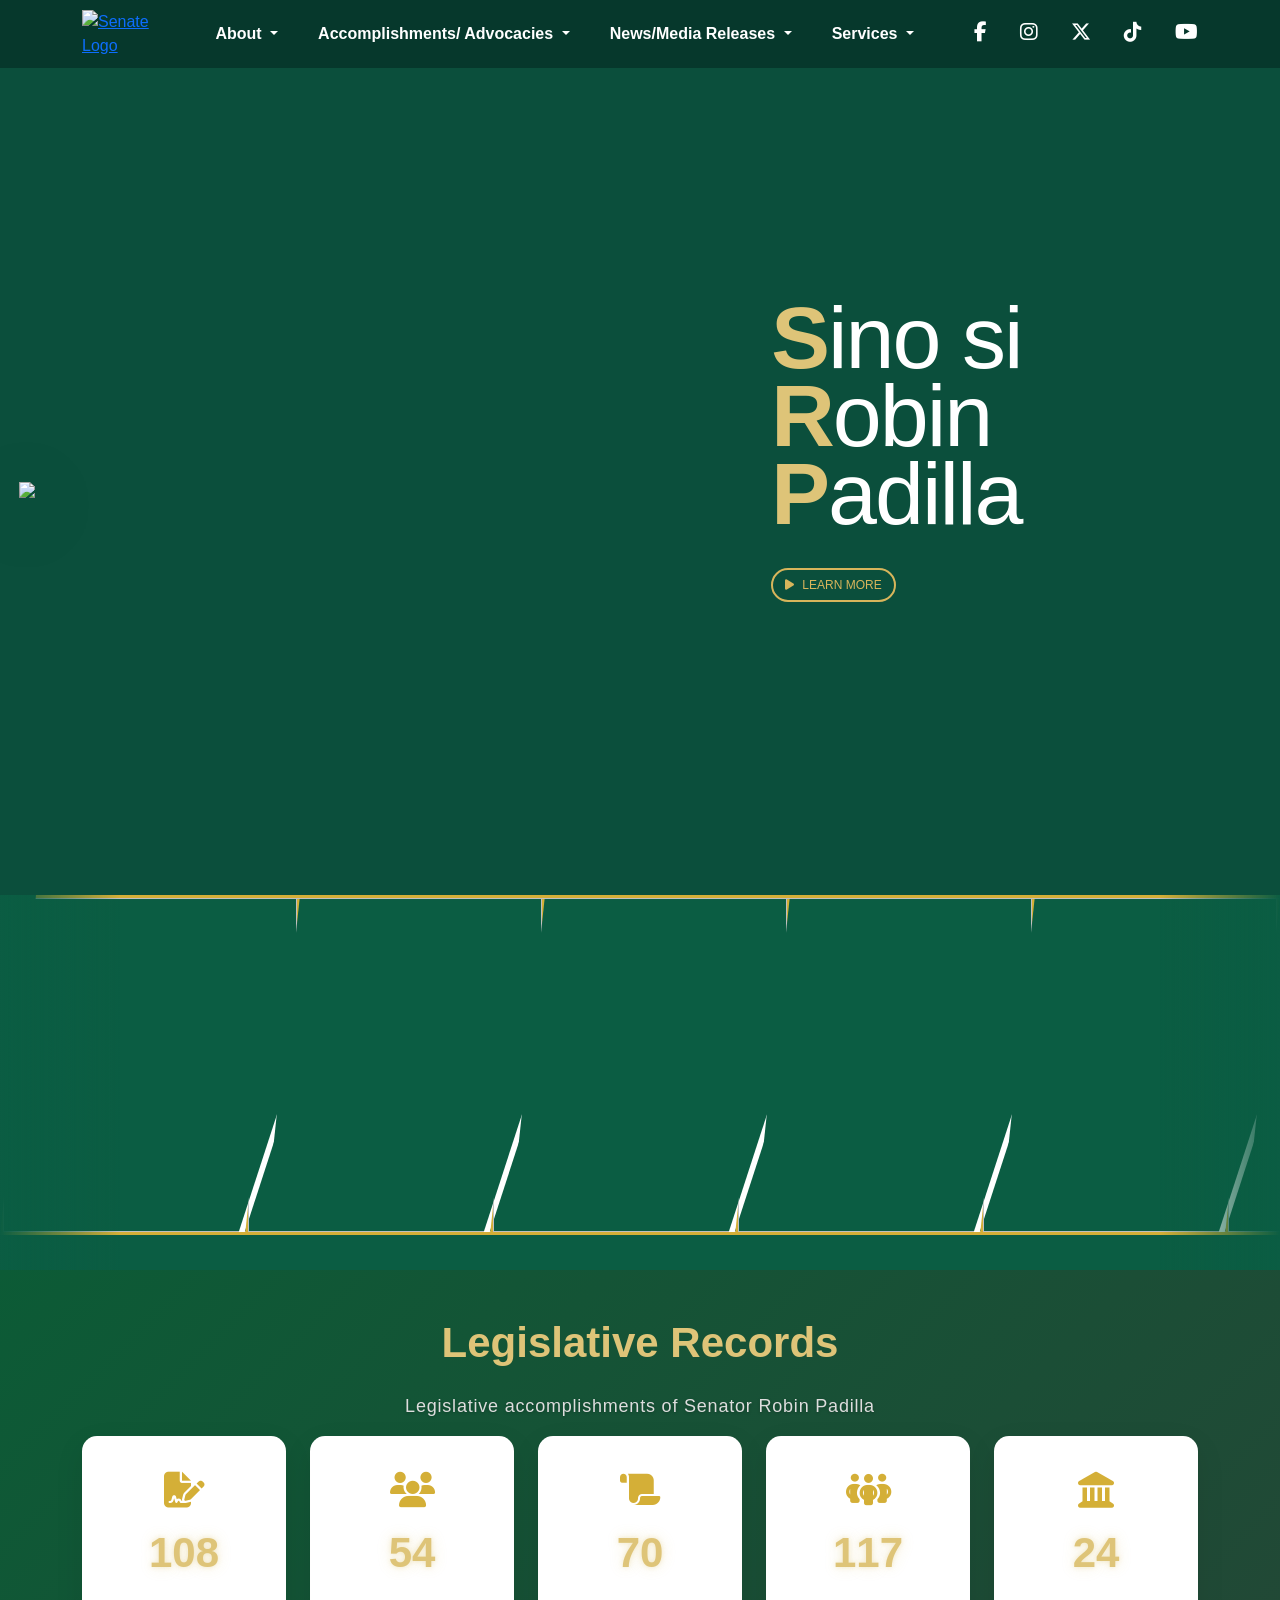
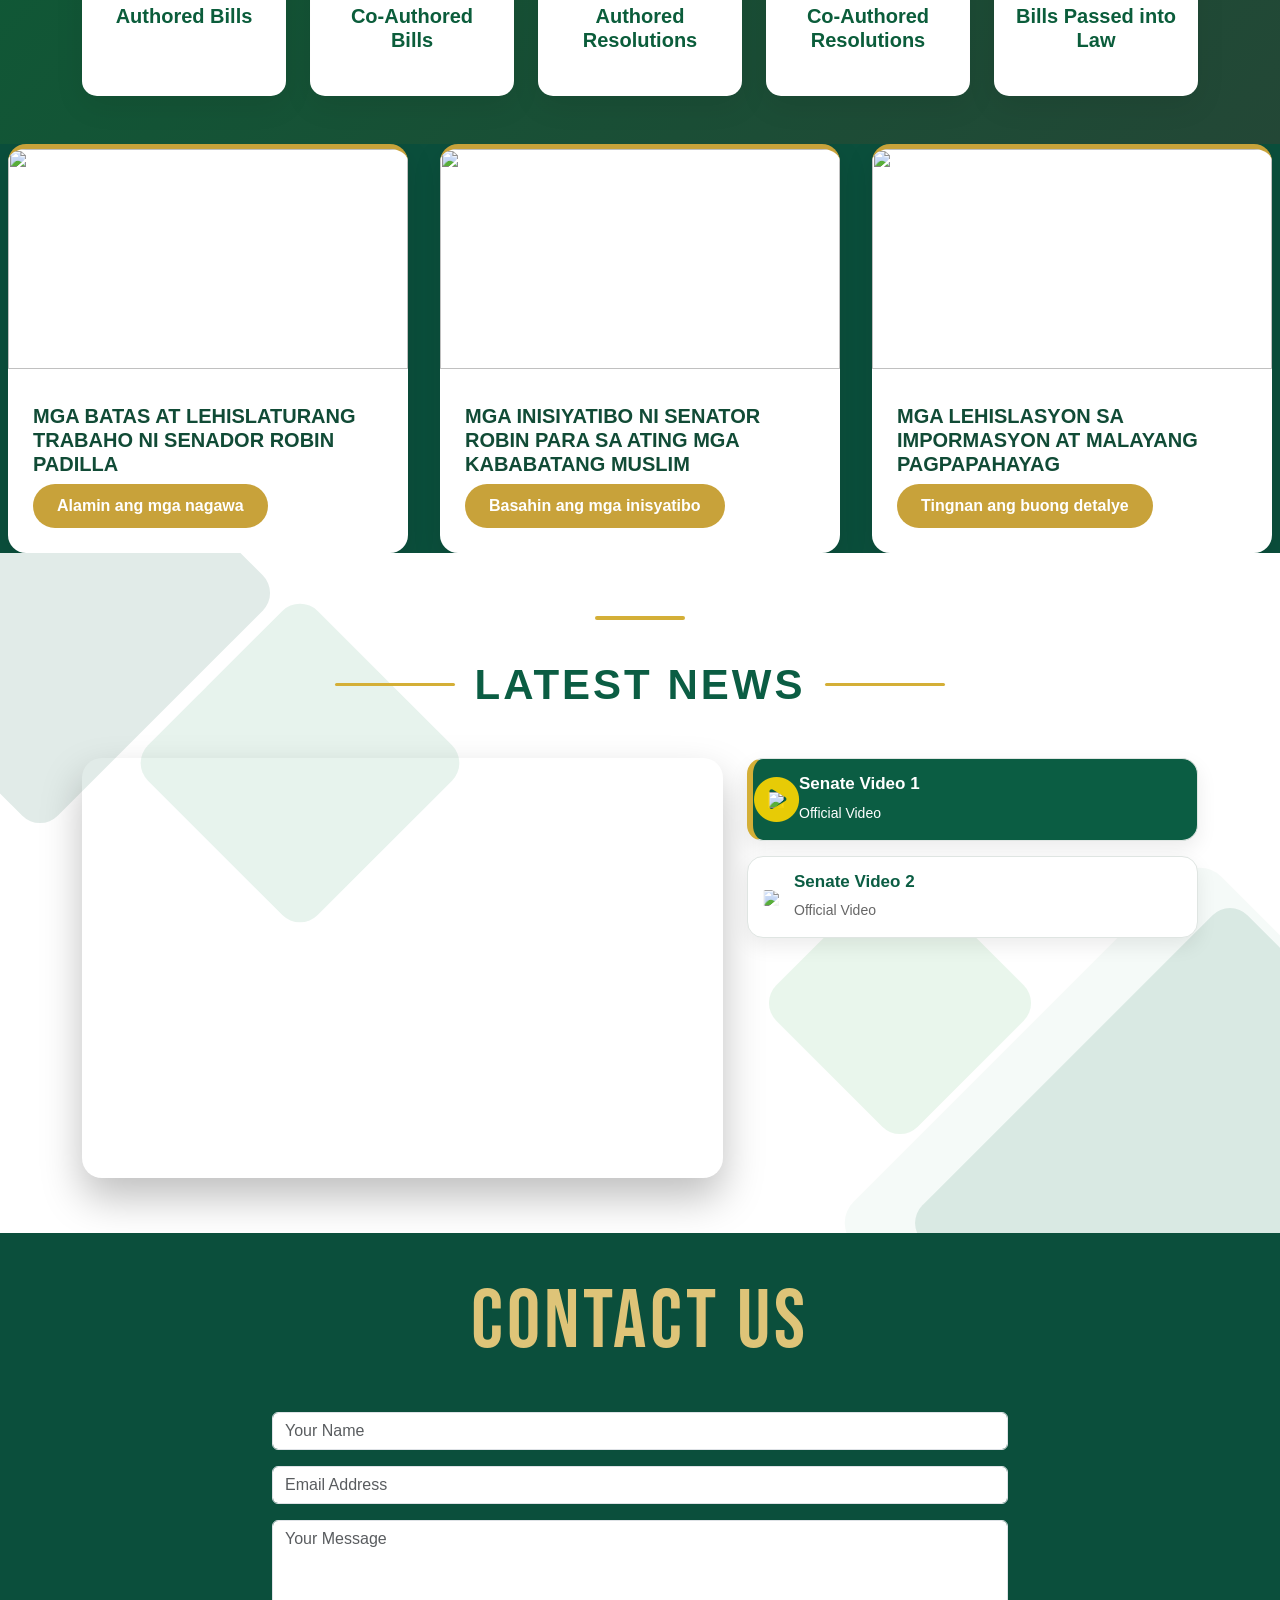
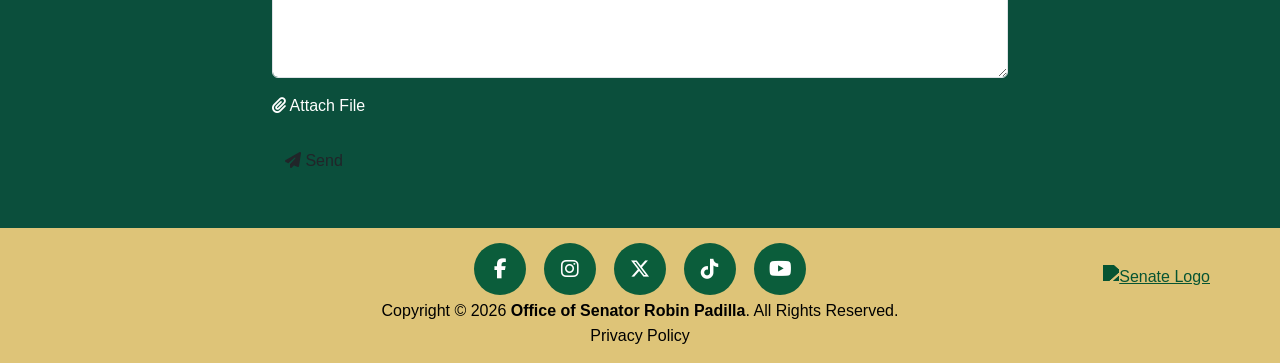
==== index.html @ 2e6483b9 "Add files via upload" ====
<!DOCTYPE html>
<html lang="en">
<head>

<meta charset="UTF-8">
<meta name="viewport" content="width=device-width, initial-scale=1.0">

<title>Office of Senator Robin Padilla</title>
<link rel="stylesheet" href="https://cdnjs.cloudflare.com/ajax/libs/font-awesome/6.6.0/css/all.min.css">
<link href="https://cdn.jsdelivr.net/npm/bootstrap@5.3.3/dist/css/bootstrap.min.css" rel="stylesheet">
<link href="https://fonts.googleapis.com/css2?family=Bebas+Neue&display=swap" rel="stylesheet">
<link rel="stylesheet" href="https://cdnjs.cloudflare.com/ajax/libs/font-awesome/6.6.0/css/all.min.css">

<link href="https://fonts.googleapis.com/css2?family=League+Spartan:wght@400;500;600;700;800&display=swap" rel="stylesheet">

<link rel="stylesheet" href="https://cdn.jsdelivr.net/npm/swiper@11/swiper-bundle.min.css">

<link rel="stylesheet" href="https://unpkg.com/aos@2.3.4/dist/aos.css">

<link rel="stylesheet" href="style.css">

</head>

<script src="https://unpkg.com/aos@2.3.4/dist/aos.js"></script>

<script>


</script>

<body>


<script src="https://cdn.jsdelivr.net/npm/swiper@11/swiper-bundle.min.js"></script>

<script>
const swiper = new Swiper(".videoSwiper", {
    loop: true,
    speed: 800,

    pagination: {
        el: ".video-pagination",
        clickable: true,
    },

    autoplay: { 
        delay: 5000,
        disableOnInteraction: false,
    },
});
</script>
    
<!-- ================= NAVBAR ================= -->

<nav class="navbar navbar-expand-lg navbar-dark fixed-top">

<div class="container">
<!-- Logo sa kanan -->
<a href="index.html" title="Home">
    <img src="images/senate-logo.png" alt="Senate Logo" class="right-logo">
</a>
<a class="navbar-brand" href="index.html">
</a>

<button class="navbar-toggler"
        data-bs-toggle="collapse"
        data-bs-target="#menu">

<span class="navbar-toggler-icon"></span>
<span class="news-badge">
    SENATE OF THE PHILIPPINES
</span>

</button>

<div class="collapse navbar-collapse" id="menu">

<ul class="navbar-nav ms-auto custom-menu">

    <li class="nav-item dropdown">
        <a class="nav-link dropdown-toggle menu-btn"
           href="#"
           role="button"
           data-bs-toggle="dropdown">
            About
        </a>

       <ul class="dropdown-menu custom-dropdown">

    <li>
        <a class="dropdown-item" href="about.html#srp">SRP: Sino si Robin Padilla?</a>
        

    </li>

    <li>
       <a class="dropdown-item" href="about.html#biography">Biography</a>
        </a>
    </li>

    <li>
        <a class="dropdown-item" href="about.html#vision">Core Belief & Vision</a>
        </a>
    </li>

    <li>
        <a class="dropdown-item" href="about.html#committee">Committee Memberships</a>
        </a>
    </li>

    <li>
        <a class="dropdown-item" href="about.html#awards">Awards</a>
        </a>
    </li>

    <li>
        <a class="dropdown-item" href="about.html#timeline">Career Timeline</a>
        </a>
    </li>

</ul>
    </li>

   <li class="nav-item dropdown">
    <a class="nav-link dropdown-toggle menu-btn"
       href="#"
       role="button"
       data-bs-toggle="dropdown"
       aria-expanded="false">
        Accomplishments/
        Advocacies
    </a>

<ul class="dropdown-menu">

<li>
<a class="dropdown-item" href="accomplishments.html#authored">Authored Bills</a>
</a>
</li>

<li>
<a class="dropdown-item" href="accomplishments.html#coauthored">Co-Authored Bills</a>
</a>
</li>

<li>
<a class="dropdown-item" href="accomplishments.html#laws">Bills Passed into Law</a>
</li>

<li>
<a class="dropdown-item" href="accomplishments.html#reports">Committee Reports</a>
</li>

<li>
<a class="dropdown-item" href="accomplishments.html#advocacies">Sectoral Advocacies</a>
</li>

</ul>
</li>

   <li class="nav-item dropdown">
    <a class="nav-link dropdown-toggle menu-btn"
       href="#"
       role="button"
       data-bs-toggle="dropdown"
       aria-expanded="false">
        News/Media Releases
    </a>

    <ul class="dropdown-menu">

        <li>
          <a class="dropdown-item" href="news.html#news">News</a>
        </li>

        <li>
          <a class="dropdown-item" href="news.html#press">Media Releases</a>
        </li>

        <li>
         <a class="dropdown-item" href="news.html#speeches">Speeches</a>
        </li>

        <li>
         <a class="dropdown-item" href="news.html#videos">Videos</a>
        </li>

        <li>
          <a class="dropdown-item" href="news.html#gallery">Photo Gallery</a>
        </li>

    </ul>
</li>

    <li class="nav-item dropdown">
        <a class="nav-link dropdown-toggle menu-btn"
           href="#"
           role="button"
           data-bs-toggle="dropdown">
            Services
        </a>

        <ul class="dropdown-menu">
            
             <li><a class="dropdown-item" href="services.html#medical">Medical Assistance</a></li>
            <li><a class="dropdown-item" href="services.html#education">Educational Assistance</a></li>
            <li><a class="dropdown-item" href="services.html#faq">Frequently Asked Questions</a></li>
            <li><a class="dropdown-item" href="services.html#forms">Downloadable Forms</a>
            </li>
        </ul>
    </li>

</ul>


<div class="social">

<a href="https://www.facebook.com/OfficeOfSenatorRobinPadilla" target="_blank">
    <i class="fab fa-facebook-f"></i>
</a>

<a href="https://www.instagram.com/your_username/" target="_blank">
    <i class="fab fa-instagram"></i>
</a>
<a href="https://x.com/" target="_blank">
    <i class="fab fa-x-twitter"></i>
</a>
<a href="https://www.tiktok.com/@senatorrobinpadilla" target="_blank">
    <i class="fab fa-tiktok"></i>
</a>

<a href="https://www.youtube.com/@OfficialSenatorRobinPadilla" target="_blank">
    <i class="fab fa-youtube"></i>
</a>

</a>

</div>

</div>

</div>
    
</div>

</nav>

<!-- ================= HERO ================= -->

<section class="hero">
<div class="hero-banner">
    <img src="images/robinlogo2.png" class="hero-img img-fluid">
</div>
<div class="container">

<div class="row align-items-center">

<div class="col-lg-6">

<div class="hero-image">

</div>

<div class="col-lg-6">
    </div>

</div>

<div class="hero-text">

<h1 class="hero-title">
    <span class="word sino"><span class="gold">S</span>ino&nbsp;si</span><br>

    <span class="word robin"><span class="gold">R</span>obin</span><br>

    <span class="word padilla"><span class="gold">P</span>adilla</span>
</h1>

<p>

</p>

<a class="learn-btn"
   data-bs-toggle="offcanvas"
   data-bs-target="#bioOffcanvas">
    <i class="fa-solid fa-play"></i>
    LEARN MORE
</a>

</div>


</section>

<div class="slider-container">

    <div class="slider-track">

        <div class="panel"><img src="images/bin1.jpg"></div>
        <div class="panel"><img src="images/bin2.jpg"></div>
        <div class="panel"><img src="images/bin3.jpg"></div>
        <div class="panel"><img src="images/TR1.jpg"></div>
        <div class="panel"><img src="images/bin4.jpg"></div>
        <div class="panel"><img src="images/bin5.jpg"></div>
        <div class="panel"><img src="images/bin6.jpg"></div>
        <div class="panel"><img src="images/bin7.jpg"></div>

        <!-- Duplicate -->
        <div class="panel"><img src="images/bin1.jpg"></div>
        <div class="panel"><img src="images/bin2.jpg"></div>
        <div class="panel"><img src="images/bin3.jpg"></div>
        <div class="panel"><img src="images/TR1.jpg"></div>
        <div class="panel"><img src="images/bin4.jpg"></div>
        <div class="panel"><img src="images/bin5.jpg"></div>
        <div class="panel"><img src="images/bin6.jpg"></div>
        <div class="panel"><img src="images/bin7.jpg"></div>

    </div>

</div>
<section class="records-section py-5">

    <div class="container">

        <!-- Title -->
        <div class="text-center mb-2">
            <h2 class="records-title">Legislative Records</h2>
            <p class="records-subtitle">
    Legislative accomplishments of Senator Robin Padilla
</p>
        </div>

        <!-- Counters -->
        <div class="row g-4 text-center">   

<div class="col">
    <div class="record-card"
         data-bs-toggle="modal"
         data-bs-target="#authoredBillsModal">
        <div class="record-icon">
            <i class="fas fa-file-signature"></i>
        </div>
        <h2 class="counter" data-target="130">0</h2>
        <h5>Authored Bills</h5>
    </div>
</div>

<div class="col">
    <div class="record-card">
        <div class="record-icon">
            <i class="fas fa-users"></i>
        </div>
        <h2 class="counter" data-target="65">0</h2>
        <h5>Co-Authored Bills</h5>
    </div>
</div>

<div class="col">
    <div class="record-card">
        <div class="record-icon">
            <i class="fas fa-scroll"></i>
        </div>
        <h2 class="counter" data-target="84">0</h2>
        <h5>Authored Resolutions</h5>
    </div>
</div>

<div class="col">
    <div class="record-card">
        <div class="record-icon">
            <i class="fas fa-people-group"></i>
        </div>
        <h2 class="counter" data-target="140">0</h2>
        <h5>Co-Authored Resolutions</h5>
    </div>
</div>

<div class="col">
    <div class="record-card">
<i class="fas fa-landmark"></i>
<h2 class="counter" data-target="29">0</h2>
<h5>Bills Passed into Law</h5>
</div>
</div>

</div>


</section>  

        <div class="row g-3 justify-content-center">

            <div class="col-lg-4 col-md-6 col-12">
                <div class="news-card">
                    <img src="images/TR.jpg" alt="">
                    <div class="news-content">
                        <h4>MGA BATAS AT LEHISLATURANG TRABAHO
NI SENADOR ROBIN PADILLA</h4>
                        
                        <a href="news1.html" class="btn btn-success">
 Alamin ang mga nagawa</a>
                    </div>
                </div>
            </div>
            <div class="col-lg-4 col-md-6 col-12">
                <div class="news-card">
                    <img src="images/TR1.jpg" alt="">
                    <div class="news-content">
                        <h4>MGA INISIYATIBO NI SENATOR ROBIN PARA
SA ATING MGA KABABATANG MUSLIM</h4>
                
                        <a href="news1.html" class="btn btn-success">
    Basahin ang mga inisyatibo
</a>
                    </div>
                </div>
            </div>

            <div class="col-lg-4 col-md-6 mx-auto">
                <div class="news-card">
                    <img src="images/TR3.jpg" alt="">
                    <div class="news-content">
                        <h4>MGA LEHISLASYON SA IMPORMASYON 
AT MALAYANG PAGPAPAHAYAG</h4>
                       
                        <a href="news1.html" class="btn btn-success">
                            Tingnan ang buong detalye</a>
                    </div>
                </div>
            </div>

        </div>

    </div>

</section>
<section class="latest-videos py-5">
<div class="bg-diamond diamond1"></div>
<div class="bg-diamond diamond2"></div>
<div class="bg-diamond diamond3"></div>
<div class="bg-diamond diamond4"></div>
<div class="container">

<h2 class="section-title">

</h2>

<p class="section-subtitle">

</p>

<div class="row">
<div class="section-heading text-center mb-5">

    <span class="heading-line"></span>

    <h2 class="heading-title">LATEST NEWS</h2>

    <span class="heading-line"></span>

</div>
    <!-- MAIN VIDEO -->
    <div class="col-lg-7">

        <div class="main-video">

            <iframe id="mainVideo"

            src="https://www.youtube.com/embed/zJOGQoWnppk"

            allowfullscreen></iframe>

        </div>

    </div>

    <!-- PLAYLIST -->
    <div class="col-lg-5">

       <!-- Video 1 -->
<div class="playlist-item active" data-video="BLpm2_36I8U">

    <div class="thumb">
        <img src="https://img.youtube.com/vi/BLpm2_36I8U/mqdefault.jpg">
        <i class="fa-solid fa-circle-play"></i>
    </div>

    <div>
        <h6>Senate Video 1</h6>
        <small>Official Video</small>
    </div>

</div>

<!-- Video 2 -->
<div class="playlist-item" data-video="J9k0DeGr4m0">

    <div class="thumb">
        <img src="https://img.youtube.com/vi/J9k0DeGr4m0/mqdefault.jpg">
        <i class="fa-solid fa-circle-play"></i>
    </div>

    <div>
        <h6>Senate Video 2</h6>
        <small>Official Video</small>
    </div>

</div>
</div>

</section>
<section class="contact-section py-5">

    <div class="container">

        <!-- Section Title -->
        <div class="text-center mb-5">

            <h1 class="contact-title">CONTACT US</h1>

        

        </div>

        <!-- Contact Form -->
        <div class="row justify-content-center">

            <div class="col-lg-8">

                <div class="contact-card">

                    <input
                        type="text"
                        class="form-control mb-3"
                        placeholder="Your Name">

                    <input
                        type="email"
                        class="form-control mb-3"
                        placeholder="Email Address">

                    <textarea
                        class="form-control mb-3"
                        rows="6"
                        placeholder="Your Message"></textarea>

                    <div class="mb-4">

                        <label for="attachment" class="attach-btn">

                            <i class="fa-solid fa-paperclip"></i>

                            Attach File

                        </label>

                        <input
                            type="file"
                            id="attachment"
                            class="d-none"
                            accept=".pdf,.doc,.docx,.jpg,.jpeg,.png">

                    </div>

                    <button class="btn send-btn">
    <i class="fa-solid fa-paper-plane"></i>
    Send
</button>

                </div>

            </div>

        </div>

    </div>

</section>




</div>

</div>

</section>

<!-- ================= FOOTER ================= -->
<footer class="footer">

    <div class="container footer-wrapper">

        <div></div>

        <!-- Social Icons -->
        <div class="footer-socials">

            <a href="https://www.facebook.com/SenRobinhoodPadilla" class="footer-social" target="_blank">
                <i class="fab fa-facebook-f"></i>
            </a>

           <a href="https://www.instagram.com/" class="footer-social" target="_blank">
                <i class="fab fa-instagram"></i>

            <a href="https://x.com/" class="footer-social" target="_blank">
                <i class="fab fa-x-twitter"></i>
            </a>

           <a href="https://www.tiktok.com/" class="footer-social" target="_blank">
                <i class="fab fa-tiktok"></i>
            </a>

            <a href="https://www.youtube.com/" class="footer-social" target="_blank">
                <i class="fab fa-youtube"></i>
            </a>

        </div>

  <!-- Senate Logo -->
        <a href="index.html" class="footer-logo">
            <img src="images/senate-logo.png" alt="Senate Logo">
        </a>

    </div>
<div class="footer-bottom">

    <p>
        Copyright © 2026 <strong>Office of Senator Robin Padilla</strong>.
        All Rights Reserved.
    </p>

    <a href="privacy-policy.html">Privacy Policy</a>

</div>
</footer>
<script src="https://cdn.jsdelivr.net/npm/bootstrap@5.3.3/dist/js/bootstrap.bundle.min.js"></script>

<script>
document.addEventListener("DOMContentLoaded", function(){

    const backToTop = document.getElementById("backToTop");

    if(!backToTop) return;

    window.addEventListener("scroll", function(){

        if(window.scrollY > 300){
            backToTop.style.display = "flex";
        }else{
            backToTop.style.display = "none";
        }

    });

    backToTop.addEventListener("click", function(){

        window.scrollTo({
            top:0,
            behavior:"smooth"
        });

    });

});
const videoSwiper = new Swiper(".videoSwiper", {

    loop: true,

    allowTouchMove: false, // <-- idagdag ito

    navigation: {
        nextEl: ".swiper-button-next",
        prevEl: ".swiper-button-prev",
    },

    pagination: {
        el: ".swiper-pagination",
        clickable: true,
    }

});
const mainVideo=document.getElementById("mainVideo");

const items=document.querySelectorAll(".playlist-item");

items.forEach(item=>{

item.addEventListener("click",()=>{

items.forEach(i=>i.classList.remove("active"));

item.classList.add("active");

const id=item.dataset.video;

mainVideo.src="https://www.youtube.com/embed/"+id;

});

});
document.addEventListener("DOMContentLoaded", () => {

    const counters = document.querySelectorAll(".counter");

    const speed = 2000;

    const observer = new IntersectionObserver((entries) => {

        entries.forEach(entry => {

            if (!entry.isIntersecting) return;

            const counter = entry.target;
            const target = +counter.dataset.target;

            let start = 0;
            const startTime = performance.now();

            function animate(currentTime){

                const progress = Math.min((currentTime - startTime) / speed, 1);

                // Ease Out Animation
                const ease = 1 - Math.pow(1 - progress, 4);

                const value = Math.floor(ease * target);

                counter.textContent = value.toLocaleString();

                if(progress < 1){
                    requestAnimationFrame(animate);
                }else{
                    counter.textContent = target.toLocaleString();
                }

            }

            requestAnimationFrame(animate);

            observer.unobserve(counter);

        });

    },{threshold:.5});

    counters.forEach(counter=>observer.observe(counter));

});

const backToTop = document.getElementById("backToTop");

window.onscroll = function(){

    if(document.documentElement.scrollTop > 300){
        backToTop.style.display = "block";
    }else{
        backToTop.style.display = "none";
    }

};

backToTop.onclick = function(){

    window.scrollTo({
        top:0,
        behavior:"smooth"
    });

};
</script>

<button id="backToTop" aria-label="Back to Top">
    <i class="fas fa-arrow-up"></i>
</button>
<script src="https://cdn.jsdelivr.net/npm/bootstrap@5.3.3/dist/js/bootstrap.bundle.min.js"></script>
</body>
</html>
---- style.css ----
/* ===============================
    GLOBAL
    =================================*/

    *{
        margin:0;
        padding:0;
        box-sizing:border-box;
        font-family:'Poppins',sans-serif;
    }

    html{
        scroll-behavior:smooth;
    }

    body{
        background:#0b4f3c;
        color:#fff;
    }

    /* ===============================
    NAVBAR
    =================================*/

    .navbar{
        background:#06382c;
        padding:10px 0;
    }

    .logo{
        color:#d8b55b !important;
        font-size:32px;
        font-weight:800;
    }

    .nav-link{
        color:#fff !important;
        font-weight:500;
        margin:0 12px;
    }

    .nav-link:hover{
        color:#d8b55b !important;
    }

    /* Dropdown Animation */
    .dropdown-menu{
        display:block;
        opacity:0;
        visibility:hidden;
        transform:translateY(20px);
        transition:all .35s ease;
        margin-top:12px;
        border:none;
        min-width:260px;
        background:#fff;
        border-radius:15px;
        box-shadow:0 15px 40px rgba(0,0,0,.15);
    }

    /* Show Dropdown */
    .dropdown:hover>.dropdown-menu,
    .dropdown-menu.show{
        opacity:1;
        visibility:visible;
        transform:translateY(0);
    }

    /* Dropdown Items */
    .dropdown-item{
        position:relative;
        overflow:hidden;
    }

    .dropdown-item::before{
        content:"";
        position:absolute;
        left:0;
        top:0;
        width:4px;
        height:100%;
        background:#d8b55b;
        transform:scaleY(0);
        transition:.3s;
    }

    .dropdown-item:hover::before{
        transform:scaleY(1);
    }

    /* Remove Bootstrap Arrow Animation */
    .dropdown-toggle::after{
        transition:.3s;
    }

    /* Rotate Arrow */
    .dropdown.show .dropdown-toggle::after,
    .dropdown:hover .dropdown-toggle::after{
        transform:rotate(180deg);
    }

    /* Navbar Button */
    .menu-btn{
        position:relative;
        font-weight:600;
        transition:.3s;
    }

    .menu-btn::after{
        transition:.3s;
    }

    .menu-btn:hover{
        color:#0d6efd;
    }

    .social{
        margin-left:25px;
    }

    .social i{
        color:white;
        margin-left:15px;
        font-size:20px;
        cursor:pointer;
    }

    .social i:hover{
        color:#d8b55b;
    }

    /* ===============================
    HERO
    =================================*/

    .hero{
        min-height:100vh;
        display:flex;
        align-items:center;
        position:relative;
        overflow:hidden;

        background:#0b4f3c;
    }

    .hero::before{
        content:"";
        position:absolute;
        inset:0;

        background:url("images/TR1.jpg") center center no-repeat;
        background-size:cover;

        opacity:.12;   /* 0.05 - 0.20 depende sa gusto mo */
        z-index:0;
    }

    .hero > *{
        position:relative;
        z-index:1;
    }

    .hero-img{
        animation: heroZoom 2s ease;
        transition:0.5s;
    }

    .hero-img:hover{
        transform:scale(1.03);
    }

    @keyframes heroZoom{
        from{
            opacity:0;
            transform:scale(1.12);
        }
        to{
            opacity:1;
            transform:scale(1);
        }
    }

    .hero-text h1{
        font-size: 88px;      /* dating 90px */
        font-weight: 500;     /* manipis */
        line-height: 78px;
        margin-bottom: 20px;
        font-family: "Poppins", sans-serif;
    }

    .gold{
        color: #d8b55b;
        font-size: 110px;      /* dating 110px */
        font-weight: 600;
    }

    .gold{

    color:#d8b55b;

    font-size:110px;

    }

    .hero-text p{

    font-size:22px;

    line-height:40px;

    max-width:650px;

    margin-bottom:35px;

    }
    .hero-text{
        opacity:0;
        animation:slideRight 1.2s forwards;
        animation-delay:.8s;
    }

    @keyframes slideRight{
        from{
            opacity:0;
            transform:translateX(80px);
        }
        to{
            opacity:1;
            transform:translateX(0);
        }
    }
    /* ===============================
    BUTTON
    =================================*/

    .learn-btn{

    display:inline-flex;

    align-items:center;

    gap:8px;

    padding:6px 12px;

    border:2px solid #d8b55b;

    border-radius:30px;

    text-decoration:none;

    color:#d8b55b;
    font-size: 12px;
    font-weight:300;

    transition:.3s;

    }

    .learn-btn:hover{

    background:#d8b55b;

    color:#06382c;

    }

    .play{

    width:28px;

    height:28px;

    background:#d8b55b;

    color:#06382c;

    display:flex;

    align-items:center;

    justify-content:center;

    border-radius:50%;

    font-size:12px;

    }

    /* ===============================
    SERVICES
    =================================*/

    .services{

    background:#fff;

    padding:100px 0;

    color:#222;

    }

    .services h2{

    text-align:center;

    font-size:40px;

    margin-bottom:60px;

    font-weight:700;

    }

    .service-box{

    background:white;

    border-radius:20px;

    padding:40px;

    text-align:center;

    box-shadow:0 15px 30px rgba(0,0,0,.1);

    transition:.3s;

    height:100%;

    }

    .service-box:hover{

    transform:translateY(-10px);

    }

    .service-box i{

    font-size:50px;

    color:#0b4f3c;

    margin-bottom:20px;

    }

    .service-box h4{

    font-size:20px;

    font-weight:600;

    }

    /* ===============================
    FOOTER
    =================================*/

    footer{

    background:#06382c;

    padding:25px;

    text-align:center;

    color:white;

    }

    /* ===============================
    MOBILE
    =================================*/

    @media(max-width:991px){

    .hero{

    padding-top:120px;

    text-align:center;

    }

    .hero-text h1{

    font-size:60px;

    line-height:60px;

    }

    .gold{

    font-size:70px;

    }

    .hero-image img{

    width:350px;

    margin-bottom:40px;

    }

    .hero-text p{

    font-size:18px;

    line-height:30px;

    }

    .social{

    display:none;

    }

    }/* ===============================
    NEWS
    =================================*/

    .news{
        background:#f4f4f4;
        padding:100px 0;
    }

    .news h2{
        text-align:center;
        font-size:42px;
        color:#06382c;
        margin-bottom:50px;
        font-weight:700;
    }

    .news-card{

    border-radius:20px;

    overflow:hidden;

    background:white;

    box-shadow:0 15px 40px rgba(0,0,0,.12);

    transition:.4s;

    height:100%;

    }

    .news-card:hover{

    transform:translateY(-10px);

    }

    .news-card img{

    height:220px;

    width:100%;

    object-fit:cover;

    }

    .news-content{

    padding:25px;

    }

    .news-content small{

    color:#888;

    }

    .news-content h4{

    margin-top:10px;

    font-weight:700;

    color:#0B5D3B;

    }
    /* ===== HERO BANNER ===== */

    .hero-banner{
        display: flex;
        justify-content: center;
        align-items: center;
        padding:0;
    }

    .hero-banner{
        width:150%;
        display:flex;
        justify-content:center;
        align-items:center;
    }
    .hero{
        overflow: hidden;
    }
    .hero-banner img{
        width:95%;
        max-width:1500px;
        animation:floatHero 5s ease-in-out infinite;
    }

    @keyframes floatHero{
        0%,100%{
            transform:translateY(0);
        }
        50%{
            transform:translateY(-12px);
        }
    }
    .hero-banner img{
        animation:heroEntrance 1.2s ease-out;
    }

    @keyframes heroEntrance{
        from{
            opacity:0;
            transform:scale(.92) translateY(30px);
        }
        to{
            opacity:1;
            transform:scale(1) translateY(0);
        }
    }
    .hero-banner img{
        filter:drop-shadow(0 15px 35px rgba(0,0,0,.25));
    }
    .hero-banner{
        margin-top: 80px;   /* palakihin o liitan ang value */
    }margin-top: 50px;
    margin-top: 80px;
    margin-top: 100px;
    margin-top: 120px;
    .top-right-logo{
        position: absolute;
        top: 10px;
        right: 20px;
    }

    .top-right-logo img{
        width: 70px;
        height: auto;
    }.social{
        display:flex;
        align-items:center;
        gap:18px;
    }

    .right-logo{
        width:150px;
        height:auto;
        transition:0.3s ease;
    }

    .right-logo:hover{
            transform:scale(1.08);
        }
    }.news-image{
        width:100%;
        max-width:2000px;
        display:block;
        margin: 50px auto;
        border-radius: 20px;
        box-shadow:0 8px 20px rgba(0,0,0,.2);
        transition:0.4s;
    }

    .news-image:hover{
        transform:scale(1.03);
    }/* ===== NEWS PAGE ===== */

    .news-banner img{

    width:100%;

    height:450px;

    object-fit:cover;

    }

    .news-title{

    font-size:42px;

    font-weight:bold;

    margin-bottom:20px;

    }

    .news-date{

    font-size:18px;

    color:#777;

    margin-bottom:30px;

    }

    .gallery{

    width:100%;

    height:250px;

    object-fit:cover;

    border-radius:15px;

    transition:.4s;

    cursor:pointer;

    margin-bottom:20px;

    }

    .gallery:hover{

    transform:scale(1.05);

    box-shadow:0 15px 35px rgba(0,0,0,.25);

    }/* NEWS HERO */

    .hero-news{

    position:relative;

    }

    .hero-news img{

    width:100%;

    height:500px;

    object-fit:cover;

    }

    .hero-overlay{

    position:absolute;

    top:0;

    left:0;

    width:100%;

    height:100%;

    background:rgba(0,0,0,.45);

    display:flex;

    flex-direction:column;

    justify-content:center;

    align-items:center;

    color:#fff;

    }

    .hero-overlay h1{

    font-size:50px;

    font-weight:bold;

    text-align:center;

    }

    .hero-overlay p{

    font-size:22px;

    }

    /* Gallery */

    .gallery{

    width:100%;

    height:250px;

    object-fit:cover;

    border-radius:15px;

    transition:.4s;

    cursor:pointer;

    }

    .gallery:hover{

    transform:scale(1.05);

    box-shadow:0 15px 35px rgba(0,0,0,.25);

    }/* PHOTO GALLERY */

    .gallery{
        width:100%;
        height:250px;
        object-fit:cover;
        border-radius:15px;
        transition:all .5s ease;
        cursor:pointer;
        box-shadow:0 5px 15px rgba(0,0,0,.2);
    }

    .gallery:hover{
        transform:scale(1.08);
        box-shadow:0 20px 40px rgba(0,0,0,.4);
    }
    .hero-title{
        opacity:0;
        transform:translateX(-100px);
        animation:slideLeft 1.4s ease forwards;
    }.hero-title{
        font-family: "League Spartan", sans-serif;
        font-size: 88px;
        font-weight: 700;
        line-height: .95;
        letter-spacing: -2px;
        color: #fff;
    }

    .hero-title .gold{
        color: #DEC478;
        font-size: inherit;
        font-weight: 700;
    }   

    @keyframes slideLeft{

        from{
            opacity:0;
            transform:translateX(-100px);
        }

        to{
            opacity:1;
            transform:translateX(0);
        }

    }
    #latest-news{
        padding-top: 0;
        margin-top: 0;
    }

    .news-badge{

        display:inline-block;

        background:#C8A23A;

        color:#fff;

        padding:6px 16px;

        border-radius:30px;

        font-size:12px;

        font-weight:700;

        letter-spacing:1px;

        margin-bottom:15px;

    }
    .news-image{
        width: 100%;
        display: block;
        margin: 0;
        border-radius: 0; /* optional kung gusto hanggang gilid */
    }.container-fluid{
        padding-left: 0 !important;
        padding-right: 0 !important;
    }

    /* Section */
    #latest-news{
    position:relative;
    background:#ffffff;
    padding:60px 0;
    overflow:hidden;
}

/* Para nasa ibabaw ang content */
#latest-news .container{
    position:relative;
    z-index:2;
}

/* Large Diamond - Top Left */
#latest-news::before{
    content:"";
    position:absolute;

    width:420px;
    height:420px;

    background:rgba(11,93,67,.08);

    transform:rotate(45deg);

    top:-180px;
    left:-180px;

    border-radius:35px;
}

/* Large Diamond - Bottom Right */
#latest-news::after{
    content:"";
    position:absolute;

    width:500px;
    height:500px;

    background:rgba(25,135,84,.07);

    transform:rotate(45deg);

    bottom:-220px;
    right:-220px;

    border-radius:40px;
}

    /* News Card */
    .news-card{
        max-width:400px;
        margin:auto;

        background:#fff;

        border-radius:18px;

        overflow:hidden;

        box-shadow:0 10px 30px rgba(0,0,0,.10);

        transition:.45s ease;

        border-top:5px solid #C8A23A; /* Gold */

        height:100%;
    }

    .news-card:hover{

        transform:translateY(-10px);

        box-shadow:0 20px 45px rgba(0,0,0,.18);

    }

    /* Image */
    .news-card img{

        width:100%;
        height:220px;   /* Liit nang kaunti */

        object-fit:cover;

        transition:.5s;
    }

    .news-card:hover img{

        transform:scale(1.08);

    }

    /* Content */

    .news-content{

        padding:25px;

    }

    .news-content h4{

        font-size:20px;

        font-weight:800;

        text-transform:uppercase;

        color:#114B36;

    }

    .news-content p{

        color:#666;

        line-height:1.8;

        font-size:15px;

    }

    /* Button */

    .news-content .btn{

        border-radius:50px;

        padding:10px 24px;

        font-weight:600;

        transition:.4s;

        background:#C8A23A;

        border:none;

    }

    .news-content .btn:hover{

        background:#C8A23A;

        color:#fff;

        transform:translateX(6px);

    }

    @keyframes zoomIn{
        from{
            opacity:0;
            transform:scale(.95);
        }
        to{
            opacity:1;
            transform:scale(1);
        }
    }.slider-container{
        width:100%;
        overflow:hidden;
        position:relative;
        padding:35px 0;
        background:#0b5d43;
    }.slider-container{
        margin-top:-5px;      /* pwede mong gawing -10px o -15px */
        padding-top:0;
    }

    /* Fade sa gilid */
    .slider-container::before,
    .slider-container::after{
        content:"";
        position:absolute;
        top:0;
        width:120px;
        height:100%;
        z-index:20;
        pointer-events:none;
    }

    .slider-container::before{
        left:0;
        background:linear-gradient(to right,#0b5d43,transparent);
    }

    .slider-container::after{
        right:0;
        background:linear-gradient(to left,#0b5d43,transparent);
    }

    /* Animation */
    .slider-track{
        display:flex;
        align-items:center;
        width:max-content;
        animation:slideMove 65s linear infinite;
    }

    .slider-container:hover .slider-track{
        animation-play-state:paused;
    }

    /* Diagonal Panels */
    .panel{

        width:300px;
        height:340px;

        overflow:hidden;
        position:relative;
        flex-shrink:0;

        margin-left:-55px;

        clip-path:polygon(
            12% 0,
            100% 0,
            88% 100%,
            0 100%
        );

        border:3px solid #D4AF37;   /* Gold */
        box-shadow:0 10px 30px rgba(0,0,0,.25);

        transition:.4s;
    }

    .panel:first-child{
        margin-left:0;
    }

    /* White diagonal divider */
    .panel::after{

        content:"";

        position:absolute;

        top:0;
        right:-2px;

        width:6px;
        height:100%;

        background:white;

        transform:skewX(-18deg);

        z-index:5;

    }

    .panel img{

        width:100%;
        height:100%;

        object-fit:cover;

        transition:.6s;

    }

    .panel:hover{

        transform:scale(1.05);

        border-color:#FFD700;

        box-shadow:
            0 20px 45px rgba(0,0,0,.35),
            0 0 20px rgba(212,175,55,.4);

        z-index:10;

    }

    .panel:hover img{

        transform:scale(1.08);

    }

    @keyframes slideMove{

        from{
            transform:translateX(0);
        }

        to{
            transform:translateX(-50%);
        }

    }

    .videoSwiper .swiper-pagination{
        position: absolute;
        top: -30px;
        bottom: auto;
        width: 100%;
    }
    .videoSwiper{
        position: relative;
        max-width:620px;
        margin-left:-40px;
    }
    
    .videoSwiper{
            width:100%;
            height:520px;
            overflow:hidden;
        }


    .videoSwiper .swiper-slide{
        display:flex;
        justify-content:center;
        align-items:center;
    }

    .videoSwiper iframe{
        width:100%;
        height:430px;
        border-radius:15px;
    }

    .video-pagination{
        text-align:center;
        margin-bottom:20px;
    }

    .video-pagination .swiper-pagination-bullet{
        width:14px;
        height:14px;
        background:white;
        opacity:.5;
        margin:0 6px;
    }

    .video-pagination .swiper-pagination-bullet-active{
        background:#D4AF37;
        opacity:1;
        transform:scale(1.3);
    }

    .video-list{
        display:flex;
        flex-direction:column;
        gap:15px;
        margin-top:20px;
        
    }

    .video-item{
        background:#ffffff10;
        color:#fff;
        padding:15px;
        border-radius:10px;
        cursor:pointer;
        transition:.3s;
    }

    .video-item:hover{
        background:#D4AF37;
        color:#000;
    }

    .swiper-button-next,
    .swiper-button-prev{

        color:#D8B55B;

    }

    .swiper-pagination{
        position:relative;
        margin-top:20px;
        text-align:center;
    }

    .swiper-pagination-bullet{
        width:12px;
        height:12px;
        background:#ffffff;
        opacity:.5;
    }

    .swiper-pagination-bullet-active{
        width:28px;
        border-radius:20px;
        background:#d4af37;
        opacity:1;
    }
    /* ===== Glass Transparent Dropdown ===== */

    .navbar .dropdown-menu{

        background:rgba(6,56,44,.88); /* transparent dark green */

        backdrop-filter:blur(18px);
        -webkit-backdrop-filter:blur(18px);

        border:1px solid rgba(212,181,91,.25);

        border-radius:18px;

        padding:10px;

        min-width:300px;

        box-shadow:0 15px 40px rgba(0,0,0,.35);

        margin-top:12px;

        animation:dropdownFade .35s ease;

    }

    /* Menu Items */

    .navbar .dropdown-item{

        color:#fff;

        font-size:16px;

        font-weight:500;

        padding:12px 18px;

        border-radius:10px;

        transition:.3s;

    }

    /* Hover */

    .navbar .dropdown-item:hover{

        background:rgba(212,181,91,.18);

        color:#D8B55B;

        padding-left:28px;

    }

    /* Active */

    .navbar .dropdown-item:active{

        background:#D8B55B;

        color:#06382c;

    }

    /* Fade Animation */

    @keyframes dropdownFade{

        from{
            opacity:0;
            transform:translateY(12px);
        }

        to{
            opacity:1;
            transform:translateY(0);
        }

    }.dropdown-item:not(:last-child){
        border-bottom:1px solid rgba(255,255,255,.08);
    }.word{
        display:inline-block;
        opacity:0;
    }

    /* Padilla - unang lalabas */
    .padilla{
        animation:fadeUp .8s ease forwards;
        animation-delay:0.2s;
    }

    /* Robin - pangalawa */
    .robin{
        animation:fadeUp .8s ease forwards;
        animation-delay:0.8s;
    }

    /* Sino si - huli */
    .sino{
        animation:fadeUp .8s ease forwards;
        animation-delay:1.4s;
    }

    @keyframes fadeUp{
        from{
            opacity:0;
            transform:translateY(40px);
        }
        to{
            opacity:1;
            transform:translateY(0);
        }
    }
    /* ABOUT PAGE */

    /* ABOUT HERO */

    .page-hero{
        background:
        linear-gradient(rgba(0,0,0,.55),rgba(0,0,0,.55)),
        url("images/hero-bg.jpg") center/cover;

        padding:170px 20px 90px;
        color:#fff;
        text-align:center;
    }

    .page-hero h1{
        font-size:52px;
        font-weight:800;
        margin-bottom:15px;
    }

    .page-hero p{
        font-size:20px;
        max-width:700px;
        margin:auto;
    }

    /* ABOUT SECTION */

    .about-page{
        padding:80px 0;
    }

    .about-page:nth-child(even){
        background:#f8f9fa;
    }

    .about-page h2{
        color:#006837;
        font-weight:700;
        margin-bottom:25px;
    }

    .about-page p{
        line-height:1.9;
        text-align:justify;
    }
    .content-section{

    position:relative;

    overflow:hidden;

    }

    .content-section::before{

    content:"";

    position:absolute;

    inset:0;

    background:url(images/senate-pattern.png) center no-repeat;

    background-size:420px;

    opacity:.04;

    pointer-events:none;

    }

    .section-title{

    font-size:42px;

    font-weight:700;

    color:#0B5D3B;

    }
    .section-title::after{

    content:"";

    display:block;

    width:90px;

    height:4px;

    background:#D4AF37;

    margin:15px auto;

    border-radius:20px;

    }
    .section-subtitle{

    color:#D4AF37;

    margin-bottom:40px;

    }
    .records-subtitle{
        color:#d4af37;
        text-shadow:0 1px 3px rgba(0,0,0,.25);
        font-size:18px;
        font-weight:500;
        letter-spacing:.8px;
    }
    .records-section{
        padding: 35px 0;
        background:linear-gradient(135deg,#0c5b36,#234736);
        color:#fff;
        position:relative;
        overflow:hidden;
    }

    .records-section h2{
        margin-bottom:25px;
        font-size:42px;
        font-weight:700;
        color:#DEC478;
    }

    .records-section p{
        color:#ddd;
        
    }

    .record-card{
        cursor:pointer;

        position:relative;

        overflow:hidden;
        background:rgba(245, 244, 244, 0.08);
        border:1px solid rgba(250, 248, 248, 0.15);
        backdrop-filter:blur(12px);
        border-radius:20px;
        padding:22px 18px;
        transition:.35s;
        height:100%;

    }
    .record-card::before{
        content: "";

        position: absolute;
        inset: 0;


        opacity: .08;

        filter: brightness(0) invert(1);

        pointer-events: none;
    }
    .record-card::after{

        content:"";

        position:absolute;

        top:-100%;

        left:-100%;

        width:100%;

        height:100%;

        background:linear-gradient(
            120deg,
            transparent,
            rgba(255,255,255,.18),
            transparent
        );

        transform:rotate(25deg);

        transition:.8s;

    }

    .record-card:hover::after{

        top:100%;

        left:100%;

    }

    .record-card:hover{

        transform:translateY(-12px) scale(1.03);

    }
    .record-card{
    background: #fff;
    border-radius: 15px;
    padding: 35px 20px;
    box-shadow: 0 10px 30px rgba(0,0,0,.08);
    transition: .3s;
}

.record-card:hover{
    transform: translateY(-8px);
    box-shadow: 0 15px 40px rgba(0,0,0,.12);
}

    .record-card i{
        font-size:36px;
        color:#D4AF37;
        margin-bottom:20px;
    }

    .counter{

        color:#D4AF37;

        text-shadow:

        0 0 5px rgba(212,175,55,.25),

        0 0 15px rgba(212,175,55,.2);

    }

    .record-card:hover .record-icon{

        animation:bounce .8s;

    }

    @keyframes bounce{

    0%{

    transform:scale(1);

    }

    40%{

    transform:scale(1.18);

    }

    70%{

    transform:scale(.95);

    }

    100%{

    transform:scale(1);

    }

    }

    .record-card h5{
    margin-top:15px;
    font-weight:600;
    color:#0B5D3B;
}
/*LAtest News Section*/
    .latest-videos{
        position:relative;

    background:#fff;

    overflow:hidden;

}
/* Lahat ng content nasa ibabaw */
.latest-videos .container{
    position:relative;
    z-index:2;
}

/* Diamond 1 */
.latest-videos::before{
    content:"";

    position:absolute;

    inset:0;

    background:url(images/latest-news-pattern.svg);

    background-size:cover;

    background-repeat:no-repeat;

    z-index:0;

}


/* Diamond 2 */
.latest-videos::after{
    content:"";
    position:absolute;
    width:520px;
    height:520px;
    background:rgba(1, 134, 92, 0.04);

    transform:rotate(45deg);

    bottom:-250px;
    right:-180px;

    border-radius:30px;
}
    .video-wrapper{
        width:60%;
        margin:auto;
    }

    .videoSwiper{
        border-radius:18px;
        overflow:hidden;
    }

    .videoSwiper iframe{
        width:100%;
        height:340px;
        border-radius:15px;
    }

    /* Arrows */
    .swiper-button-next,
    .swiper-button-prev{
        color:#D4AF37;
        background:rgba(0,0,0,.45);
        width:50px;
        height:50px;
        border-radius:50%;
    }

    .swiper-button-next::after,
    .swiper-button-prev::after{
        font-size:20px;
        font-weight:bold;
    }

    /* Dots */
    .swiper-pagination{
        bottom:10px !important;
    }

    .swiper-pagination-bullet{
        width:12px;
        height:12px;
        background:#fff;
        opacity:.5;
    }

    .swiper-pagination-bullet-active{
        background:#D4AF37;
        opacity:1;
        transform:scale(1.3);
    }
    .videoSwiper{
        width:100%;
        height:100%;
    }

    .videoSwiper iframe{
        width:100%;
        height:350px;
        border:none;
        border-radius:15px;
    }

    .video-list{
        width:100%;
        display:flex;
        flex-direction:column;
        justify-content:space-between;
    }

    .video-item{
        background:rgba(255,255,255,.08);
        padding:18px;
        border-radius:10px;
        cursor:pointer;
        transition:.3s;
        color:#fff;
    }

    .video-item:hover{
        background:#D4AF37;
        color:#000;
    }
    .main-video iframe{

    width:100%;

    height:420px;

    border:none;

    border-radius:15px;

    }

    .playlist{

    display:flex;

    flex-direction:column;

    gap:15px;

    }

    /* Playlist Card */
.playlist-item{
    display:flex;
    gap:15px;
    align-items:center;

    background:#ffffff;
    border:1px solid #dfe5e2;
    border-radius:16px;

    padding:15px;
    margin-bottom:15px;

    cursor:pointer;
    transition:.35s;

    box-shadow:0 8px 20px rgba(0,0,0,.08);
}

/* Hover */
.playlist-item:hover{
    background:#0B5D43;
    transform:translateX(8px);
    box-shadow:0 15px 30px rgba(0,0,0,.15);
}

/* Active Video */
.playlist-item.active{
    background:#0B5D43;
    border-left:6px solid #D4AF37;
}

/* Video Title */
.playlist-item h6{
    color:#0B5D43;
    font-size:17px;
    font-weight:700;
    margin-bottom:6px;
    transition:.3s;
}

/* Subtitle */
.playlist-item small{
    color:#666;
    font-size:14px;
    transition:.3s;
}

/* Hover & Active Text */
.playlist-item:hover h6,
.playlist-item.active h6,
.playlist-item:hover small,
.playlist-item.active small{
    color:#fff;
}

/* Play Icon */
.thumb i{
    color:#D4AF37;
    font-size:42px;
}

.playlist-item:hover .thumb i,
.playlist-item.active .thumb i{
    color:#FFD700;
}
    .thumb{
        position:relative;
    }

    .thumb i{

        position:absolute;

        top:50%;

        left:50%;

        transform:translate(-50%,-50%);

        font-size:45px;

        color:white;

        opacity:.9;

        transition:.3s;

    }

    .playlist-item:hover .thumb i{

        color:#D4AF37;

        transform:translate(-50%,-50%) scale(1.2);

    }
    .main-video iframe{

        width:100%;

        height:420px;

        border:none;

        border-radius:20px;

        box-shadow:0 20px 40px rgba(0,0,0,.25);

    }
    /*================ ABOUT HERO ================*/

    .about-hero{

        min-height:100vh;

        display:flex;

        align-items:center;

        background:
        linear-gradient(rgba(0,0,0,.65),rgba(0,0,0,.65)),
        url("images/about-bg.jpg") center/cover;

        color:#fff;

        padding-top:120px;

    }

    .hero-subtitle{

        color:#D4AF37;

        font-weight:700;

        letter-spacing:2px;

        text-transform:uppercase;

    }

    .about-hero h1{

        font-size:58px;

        font-weight:800;

        margin:20px 0;

    }

    .about-hero p{

        font-size:20px;

        line-height:1.8;

        margin-bottom:35px;

    }

    .about-hero-img{

        max-height:650px;

    }

    @media(max-width:991px){

    .about-hero{

    text-align:center;

    padding:150px 20px 80px;

    }

    .about-hero h1{

    font-size:40px;

    }

    .about-hero-img{

    margin-top:40px;

    max-height:450px;

    }

    }
    /*================ ABOUT HERO ================*/

    .about-hero{

        min-height:100vh;

        display:flex;

        align-items:center;

        background:
        linear-gradient(rgba(0,0,0,.65),rgba(0,0,0,.65)),
        url("images/about-bg.jpg") center/cover;

        color:#fff;

        padding-top:120px;

    }

    .hero-subtitle{

        color:#D4AF37;

        font-weight:700;

        letter-spacing:2px;

        text-transform:uppercase;

    }

    .about-hero h1{

        font-size:58px;

        font-weight:800;

        margin:20px 0;

    }

    .about-hero p{

        font-size:20px;

        line-height:1.8;

        margin-bottom:35px;

    }

    .about-hero-img{

        max-height:650px;

    }

    @media(max-width:991px){

    .about-hero{

    text-align:center;

    padding:150px 20px 80px;

    }

    .about-hero h1{

    font-size:40px;

    }

    .about-hero-img{

    margin-top:40px;

    max-height:450px;

    }

    }
    /*================ BIOGRAPHY =================*/

    .biography-section{

        background:#fff;
        padding:100px 0;

    }

    .bio-card{

        background:#fafafa;
        border-left:5px solid #d4af37;
        padding:25px;
        margin-bottom:25px;
        border-radius:12px;
        box-shadow:0 10px 25px rgba(0,0,0,.06);
        transition:.35s;

    }

    .bio-card:hover{

        transform:translateY(-8px);

        box-shadow:0 20px 45px rgba(0,0,0,.12);

    }

    .bio-card h4{

        color:#0b3d2e;

        font-weight:700;

        margin-bottom:15px;

    }

    .bio-card i{

        color:#d4af37;

        margin-right:10px;

    }

    .bio-card p{

        color:#555;

        line-height:1.9;

        margin-bottom:15px;

    }

    .biography-img{

        border-radius:20px;

        box-shadow:0 25px 50px rgba(0,0,0,.18);

        transition:.4s;

    }

    .biography-img:hover{

        transform:scale(1.03);

    }

    .lead{

        color:#444;

        font-size:20px;

        margin-bottom:30px;

    }

    .section-label{

        display:inline-block;

        color:#D4AF37;

        font-weight:700;

        letter-spacing:2px;

        margin-bottom:15px;

    }

    .section-title{

        font-size:42px;

        font-weight:800;

        color:#006837;

        margin-bottom:25px;

    }

    .biography-section p{

        font-size:18px;

        line-height:1.9;

        text-align:justify;

        color:#444;

    }

    @media(max-width:990px){

    .biography-section{

    text-align:center;

    }

    .biography-section p{

    text-align:left;

    }

    .section-title{

    font-size:32px;

    margin-top:25px;

    }

    }
    /* ================= PAGE BANNER ================= */

    .page-banner{

        background:
        linear-gradient(rgba(6,32,62,.80), rgba(6,32,62,.85)),
        url(images/TR.jpg);

        background-size:cover;
        background-position:center;

        padding:170px 0 100px;

        color:#fff;

        text-align:center;

    }

    .page-banner h1{

        font-size:60px;

        font-weight:800;

        color:#d4af37;

    }

    .page-banner p{

        font-size:20px;

        margin-top:15px;

        opacity:.9;

    }
    /* ================= VISION ================= */

    .vision-section{

        background:#f8f9fa;

    }

    .vision-card{

        background:#fff;

        padding:40px;

        border-radius:18px;

        text-align:center;

        box-shadow:0 10px 30px rgba(0,0,0,.08);

        transition:.35s;

        height:100%;

    }

    .vision-card:hover{

        transform:translateY(-10px);

    }

    .vision-icon{

        width:90px;

        height:90px;

        margin:auto;

        background:#0b3d2e;

        border-radius:50%;

        display:flex;

        justify-content:center;

        align-items:center;

        color:#d4af37;

        font-size:36px;

        margin-bottom:25px;

    }

    .section-title{

        font-size:42px;

        font-weight:700;

        color:#0b3d2e;

    }

    .section-subtitle{

        color:#666;

    }
    /* ================= COMMITTEE ================= */

    .committee-section{

        background:#ffffff;

    }

    .committee-card{

        background:#fff;

        border:1px solid #e5e5e5;

        border-radius:18px;

        padding:35px;

        text-align:center;

        transition:.35s;

        box-shadow:0 10px 25px rgba(0,0,0,.08);

        height:100%;

    }

    .committee-card:hover{

        transform:translateY(-8px);

        border-color:#d4af37;

    }

    .committee-card i{

        font-size:48px;

        color:#d4af37;

        margin-bottom:20px;

    }

    .committee-card h4{

        color:#0b3d2e;

        font-weight:700;

    }

    .committee-card p{

        color:#777;

    }
    /* ================= AWARDS ================= */

    .awards-section{

        position:relative;

        background:#ffffff;

        overflow:hidden;

    }

    .awards-section::before{

        content:"";

        position:absolute;

        inset:0;

        background:url("images/senate-pattern.png") center no-repeat;

        background-size:450px;

        opacity:.04;

        pointer-events:none;

    }

    .award-card{

        background:#fff;

        border-radius:20px;

        padding:40px;

        text-align:center;

        box-shadow:0 12px 30px rgba(0,0,0,.08);

        transition:.35s;

        height:100%;

    }

    .award-card:hover{

        transform:translateY(-10px);

        box-shadow:0 18px 35px rgba(0,0,0,.12);

    }

    .award-card i{

        font-size:55px;

        color:#d4af37;

        margin-bottom:20px;

    }

    .award-card h4{

        color:#0b3d2e;

        font-weight:700;

    }

    .award-card p{

        color:#666;

        line-height:1.7;

    }
    #biography{

        background:#ffffff;

        color:#222;

    }

    #biography p{

        color:#555;

        line-height:1.8;

    }

    #biography h2{

        color:#0b3d2e;

        font-weight:700;

    }
    /* BIOGRAPHY FIX */

    #biography,
    .biography-section{

        background:#fff !important;
        color:#222 !important;

    }

    #biography h2,
    #biography h3,
    #biography h4{

        color:#0b3d2e !important;

    }

    #biography p,
    #biography li{

        color:#555 !important;

    }

    #biography .card{

        background:#fff;
        color:#222;

    }
    /* =====================================
    BIOGRAPHY SECTION
    ===================================== */

    .biography-section{

        background:#ffffff;
        color:#222;
        padding:100px 0;

    }

    .biography-section *{

        color:#333;

    }

    .biography-section .section-label{

        color:#d4af37 !important;

        font-weight:700;

        letter-spacing:2px;

        text-transform:uppercase;

    }

    .biography-section .section-title{

        color:#0b3d2e !important;

        font-size:42px;

        font-weight:800;

    }

    .biography-section .lead{

        color:#555 !important;

    }

    .biography-section p{

        color:#555 !important;

        line-height:1.9;

    }

    .biography-section h4{

        color:#0b3d2e !important;

    }

    .biography-section i{

        color:#d4af37 !important;

    }
    .accomplishments-banner{

    background:
    linear-gradient(rgba(5,40,30,.75),rgba(5,40,30,.75)),
    url(images/TR.jpg);

    background-size:cover;
    background-position:center;

    padding:180px 0 120px;

    }
    .bill-card{
        background:#fff;
        border-radius:12px;
        padding:18px;
        border-top:4px solid #D4AF37;
        box-shadow:0 6px 18px rgba(0,0,0,.08);
        transition:.3s;
        height:100%;
    }

    .bill-card:hover{
        transform:translateY(-5px);
        box-shadow:0 12px 25px rgba(0,0,0,.12);
    }

    .bill-header{
        display:flex;
        justify-content:space-between;
        align-items:center;
        margin-bottom:10px;
        flex-wrap:wrap;
    }

    .bill-number{
        background:#6b0f1a;
        color:#fff !important;
        padding:4px 12px;
        border-radius:20px;
        font-size:12px;
        font-weight:700;
    }

    .bill-date{
        font-size:12px;
        color:#777 !important;
    }

    .bill-title{
        font-size:18px;
        color:#0B5D3B !important;
        font-weight:700;
        line-height:1.4;
        margin-bottom:10px;
    }

    .bill-short-title{
        font-size:13px;
        color:#D4AF37 !important;
        margin-bottom:8px;
    }

    .bill-description{
        font-size:13px;
        color:#555 !important;
        line-height:1.6;
        margin-bottom:0;
    }
    .search-box{

    display:flex;

    gap:15px;

    background:rgba(255,255,255,.08);

    padding:20px;

    border-radius:18px;

    backdrop-filter:blur(18px);

    }

    .search-box input,
    .search-box select{

    height:55px;

    }
    .news-card{

    transition:.4s;

    }

    .news-card:hover{

    transform:translateY(-12px);

    }

    .news-card img{

    transition:.5s;

    }

    .news-card:hover img{

    transform:scale(1.08);

    }
    .news-section{

    position:relative;

    }

    .news-section::before{

    content:"";

    position:absolute;

    inset:0;

    background:url(images/senate-pattern.png);

    background-size:450px;

    opacity:.04;

    pointer-events:none;

    }
    .news-toolbar{

    background:#ffffff;

    padding:40px 0;

    }

    #searchNews{

    border-radius:40px;

    padding:14px 22px;

    font-size:16px;

    border:2px solid #d4af37;

    box-shadow:none;

    }

    #searchNews:focus{

    border-color:#0B5D3B;

    }
    .video-card{

    background:white;

    border-radius:20px;

    overflow:hidden;

    box-shadow:0 12px 30px rgba(0,0,0,.10);

    transition:.4s;

    height:100%;

    }

    .video-card:hover{

    transform:translateY(-10px);

    }

    .video-card iframe{

    width:100%;

    height:220px;

    border:none;

    }
    .gallery-card{

    overflow:hidden;

    border-radius:15px;

    }

    .gallery-card img{

    width:100%;

    height:220px;

    object-fit:cover;

    transition:.5s;

    cursor:pointer;

    }

    .gallery-card:hover img{

    transform:scale(1.08);

    }
    .video-card-body{

    padding:20px;

    }
    .filter-btn{

    background:white;

    border:2px solid #d4af37;

    color:#0B5D3B;

    padding:12px 25px;

    border-radius:40px;

    margin:5px;

    transition:.35s;

    font-weight:600;

    }

    .filter-btn:hover{

    background:#d4af37;

    color:white;

    }

    .filter-btn.active{

    background:#0B5D3B;

    color:white;

    border-color:#0B5D3B;

    }
    .breaking-news{

    display:flex;

    align-items:center;

    background:#d4af37;

    color:white;

    font-weight:600;

    height:48px;

    overflow:hidden;

    }

    .breaking-news .label{

    background:#0B5D3B;

    padding:0 25px;

    height:48px;

    display:flex;

    align-items:center;

    font-weight:bold;

    }

    .breaking-news marquee{

    padding-left:20px;

    }
    /* ==========================================
    RESPONSIVE DESIGN
    ========================================== */

    @media (max-width:991px){

        /* Navbar */
        .navbar{
            padding:10px;
        }

        .right-logo{
            width:70px;
        }

        .navbar-nav{
            text-align:center;
        }

        .social{
            justify-content:center;
            margin:20px 0;
        }

        /* Hero */
    .hero{
        position: relative;
        overflow: hidden;
    }



    .hero > *{
        position: relative;
        z-index: 1;
    }
    .hero .container,
    .hero-banner{
        position: relative;
        z-index: 1;
    }
        .hero-banner{
            width:100%;
            margin-top:20px;
        }

        .hero-banner img{
            width:90%;
        }

        .hero-title{
            font-size:52px;
            line-height:1;
            letter-spacing:0;
        }

        .gold{
            font-size:52px;
        }

        .hero-text p{
            font-size:16px;
        }

        /* Records */

        .records-section .col{
            flex:0 0 50%;
            max-width:50%;
        }

        /* Cards */

        .news-card{
            margin-bottom:25px;
        }

        /* Playlist */

        .playlist-item{
            flex-direction:column;
            text-align:center;
        }

        .playlist-item img{
            width:100%;
        }

    /* ===============================
    CONTACT SECTION
    ================================= */

    .contact-section{
        background:#f8f9fa;
        padding:80px 0;
    }

    .contact-title{
        font-family:"Arial Black", Gadget, sans-serif;
        color:#DEC478;
        font-size:60px;
        font-weight:normal;
        text-transform:uppercase;
        letter-spacing:3px;
    }
    .contact-title::after{
        content:"";
        display:block;
        width:90px;
        height:4px;
        background:#DEC478;
        margin:15px auto 0;
        border-radius:5px;
    }
    @media(max-width:768px){

        .contact-title{
            font-size:38px;
            letter-spacing:0px;
        }

    }

    .send-btn{
    background:#198754 !important;
    color:#fff !important;
    border:none !important;

    padding:15px 45px !important;
    border-radius:50px !important;

    font-size:16px !important;
    font-weight:700 !important;

    display:inline-flex !important;
    align-items:center;
    justify-content:center;
    gap:10px;

    text-transform:uppercase;
}

.send-btn i{
    color:#fff !important;
}

.send-btn:hover{
    background:#157347 !important;
    color:#fff !important;
}
    .contact-subtitle{
        color:#6c757d;
        max-width:650px;
        margin:0 auto;
        line-height:1.8;
        font-size:18px;
    }

    .contact-card{
        background:#fff;
        padding:40px;
        border-radius:18px;
        box-shadow:0 15px 40px rgba(0,0,0,.08);
    }

    .contact-card .form-control{
        border-radius:12px;
        padding:15px 18px;
        border:1px solid #ddd;
        box-shadow:none;
    }

    .contact-card .form-control:focus{
        border-color:#d4af37;
        box-shadow:0 0 0 .2rem rgba(212,175,55,.2);
    }

    .attach-btn{
        display:inline-block;
        padding:12px 18px;
        border:2px dashed #d4af37;
        border-radius:12px;
        cursor:pointer;
        color:#06203e;
        transition:.3s;
    }

    .attach-btn:hover{
        background:#d4af37;
        color:#fff;
    }

    .contact-card .btn{
        border-radius:12px;
        font-weight:600;
        font-size:18px;
    }

    @media (max-width:768px){

        .contact-title{
            font-size:32px;
        }

        .contact-card{
            padding:25px;
        }

    }

        /* Search */

        #searchNews{
            margin-top:20px;
        }

        .filter-btn{
            width:100%;
            margin-bottom:10px;
        }

    }@media (max-width:576px){

    .hero-title{

    font-size:40px;

    }

    .gold{

    font-size:40px;

    }

    .section-title{

    font-size:30px;

    }

    .records-section .col{

    max-width:100%;

    flex:0 0 100%;

    }

    .news-content{

    padding:18px;

    }

    .main-video iframe{

    height:220px;

    }

    .playlist-item img{

    height:auto;

    }

    .hero-banner img{

    width:100%;

    }

    .learn-btn{

    font-size:13px;

    padding:10px 18px;

    }

    }
    /* ===== AUTHORED BILLS FIX ===== */

    .authored-bills{
        background:#f8f9fa;
        color:#222;
        padding:80px 0;
    }

    .authored-bills *{
        color:inherit;
    }

    .authored-bills .section-title{
        color:#0B5D3B !important;
    }

    .bill-card{
        background:#fff !important;
        color:#222 !important;
    }

    .bill-card h4{
        color:#0B5D3B !important;
    }

    .bill-card p{
        color:#555 !important;
    }

    .bill-card strong{
        color:#D4AF37 !important;
    }

    .bill-number{
        color:#fff !important;
    }

    .bill-date{
        color:#777 !important;
    }
    .contact-title{
    font-family:'Bebas Neue',sans-serif;
    font-size:5.2rem;
    letter-spacing:4px;
    color:#DEC478;
    text-transform:uppercase;
    text-align:center;
    line-height:1;
}
/* ================= FOOTER ================= */

.footer{
    background:#D4AF37;   /* Gold */
     padding:18px 0 12px;
}

.footer-socials{
     margin-bottom:14px;
    display:flex;
    justify-content:center;
    align-items:center;
    gap:18px;
}

.footer-social{
    width:52px;
    height:52px;

    display:flex;
    justify-content:center;
    align-items:center;

    background:#0B5D3B;      /* Dark Green */
    color:#fff;

    border-radius:50%;
    text-decoration:none;

    font-size:35px;

    transition:.35s;
}

.footer-social:hover{
    background:#ffffff;
    color:#0B5D3B;
    transform:translateY(-5px) scale(1.1);
    box-shadow:0 10px 20px rgba(0,0,0,.2);
}

.footer{
    background:#DEC478;
    padding:15px 0;
}

.footer-wrapper{
    position:relative;
    display:flex;
    justify-content:center;
    align-items:center;
}

/* Social icons nasa gitna */
.footer-socials{
    display:flex;
    gap:18px;
}

.footer-social{
    width:52px;
    height:52px;
    display:flex;
    justify-content:center;
    align-items:center;
    background:#0B5D3B;
    color:#fff;
    border-radius:50%;
    text-decoration:none;
    font-size:20px;
    transition:.35s;
}

.footer-social:hover{
    background:#fff;
    color:#0B5D3B;
    transform:translateY(-5px);
}

/* Senate logo sa pinakadulong kanan */
.footer-logo{
    position:absolute;
    right:0;
}

.footer-logo img{
    width:70px;
    height:auto;
    transition:.3s;
}

.footer-logo img:hover{
    transform:scale(1.08);
}

.footer-wrapper{
    display:flex;
    justify-content:space-between;
    align-items:center;
}

.footer-socials{
    flex:1;
    display:flex;
    justify-content:center;
    gap:18px;
}

.footer-logo{
    margin-left:auto;
}

.footer-logo img{
    width:160px;
    height:auto;
    transition:.3s;
    filter: brightness(0) saturate(100%)
            invert(21%) sepia(68%) saturate(1097%)
            hue-rotate(118deg) brightness(90%) contrast(95%);

    transition:.3s;
}


.footer-logo img:hover{
    transform:scale(1.08);
}
/* Diamonds */

.bg-diamond{
    position:absolute;
    transform:rotate(45deg);
    border-radius:25px;
    z-index:1;
    transition:.5s;
}

/* Dark Green */
.diamond1{
    width:340px;
    height:340px;
    top:-130px;
    left:-130px;

    background:rgba(11,93,67,.12);
}

/* Emerald Green */
.diamond2{
    width:240px;
    height:240px;
    top:90px;
    left:180px;

    background:rgba(25,135,84,.10);
}

/* Forest Green */
.diamond3{
    width:460px;
    height:460px;
    bottom:-220px;
    right:-180px;

    background:rgba(16,109,74,.12);
}

/* Light Green */
.diamond4{
    width:200px;
    height:200px;
    bottom:130px;
    right:280px;

    background:rgba(40,167,69,.10);
}
/* ===== Section Heading ===== */

.section-heading{
    display:flex;
    align-items:center;
    justify-content:center;
    gap:20px;
    margin-bottom:50px;
}

.heading-title{
    margin:0;
    color:#0B5D43;
    font-size:42px;
    font-weight:800;
    letter-spacing:3px;
    text-transform:uppercase;
}

.heading-line{
    width:120px;
    height:3px;
    background:#D4AF37;
    border-radius:10px;
}

/* Mobile */
@media(max-width:768px){

    .heading-title{
        font-size:28px;
        letter-spacing:1px;
    }

    .heading-line{
        width:60px;
    }

}
/* ===============================
   BACK TO TOP
================================= */

/* ===========================
   BACK TO TOP BUTTON
=========================== */

#backToTop{
    position:fixed;
    right:30px;
    bottom:30px;
    width:55px;
    height:55px;
    display:none;
    justify-content:center;
    align-items:center;
    background:#f8faf9;
    color:#198754;
    border:none;
    border-radius:50%;
    cursor:pointer;
    z-index:999999;
}

#backToTop:hover{
    background:#D4AF37;
    transform: translateY(-5px);
}
/*==============================
    FOOTER BOTTOM
==============================*/

.footer-bottom{
     text-align:center;
    margin-top:-8px;   /* inaangat ang buong text */
}

.footer-bottom p{
    margin:0;
    line-height:1.3;
}

.footer-bottom a{
    display:block;
    margin-top:2px;    /* mas dikit sa copyright */
    text-decoration:none;
    color:#c9a227;
}
/* Footer Text */
.footer-bottom,
.footer-bottom p,
.footer-bottom li,
.footer-bottom strong{
    color:#000 !important;
}

/* Privacy Policy */
.footer-bottom a{
    color:#000 !important;
    text-decoration:none;
}

.footer-bottom a:hover{
    color:#0B5D46 !important;
}
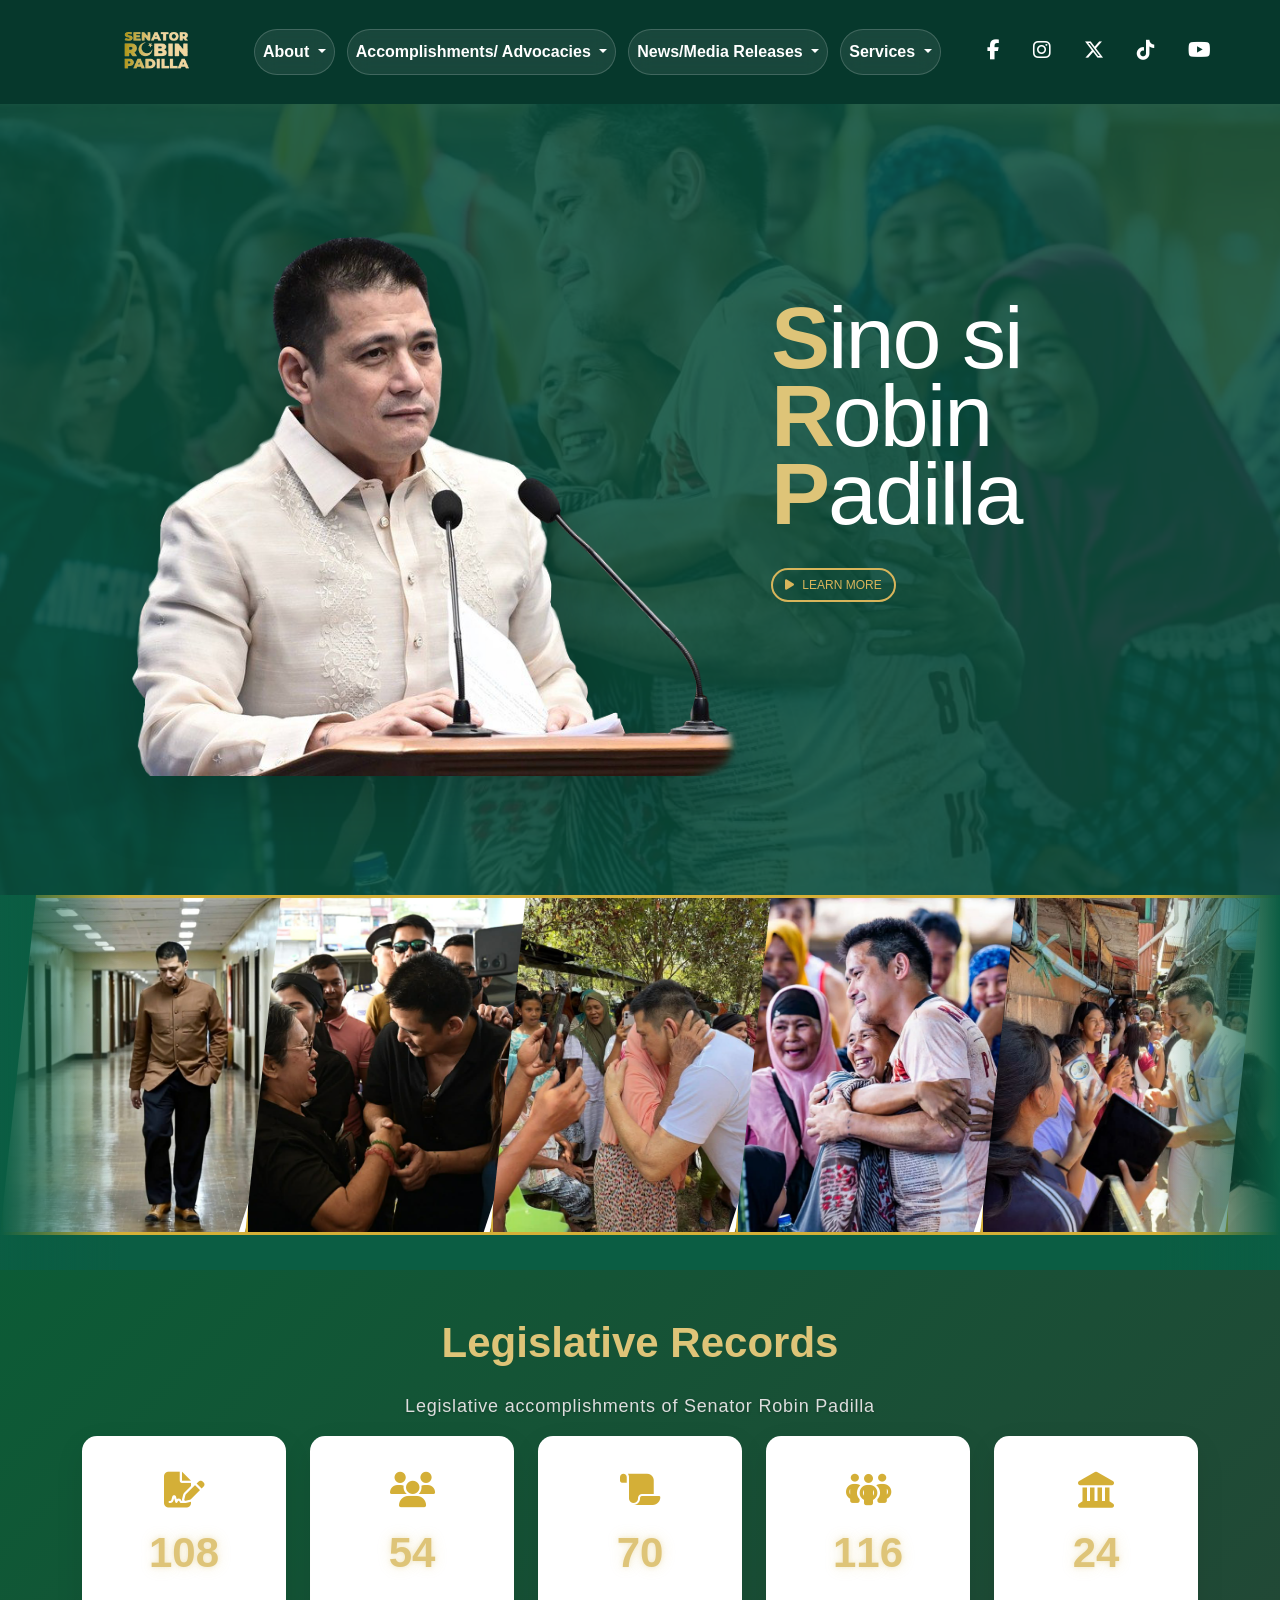
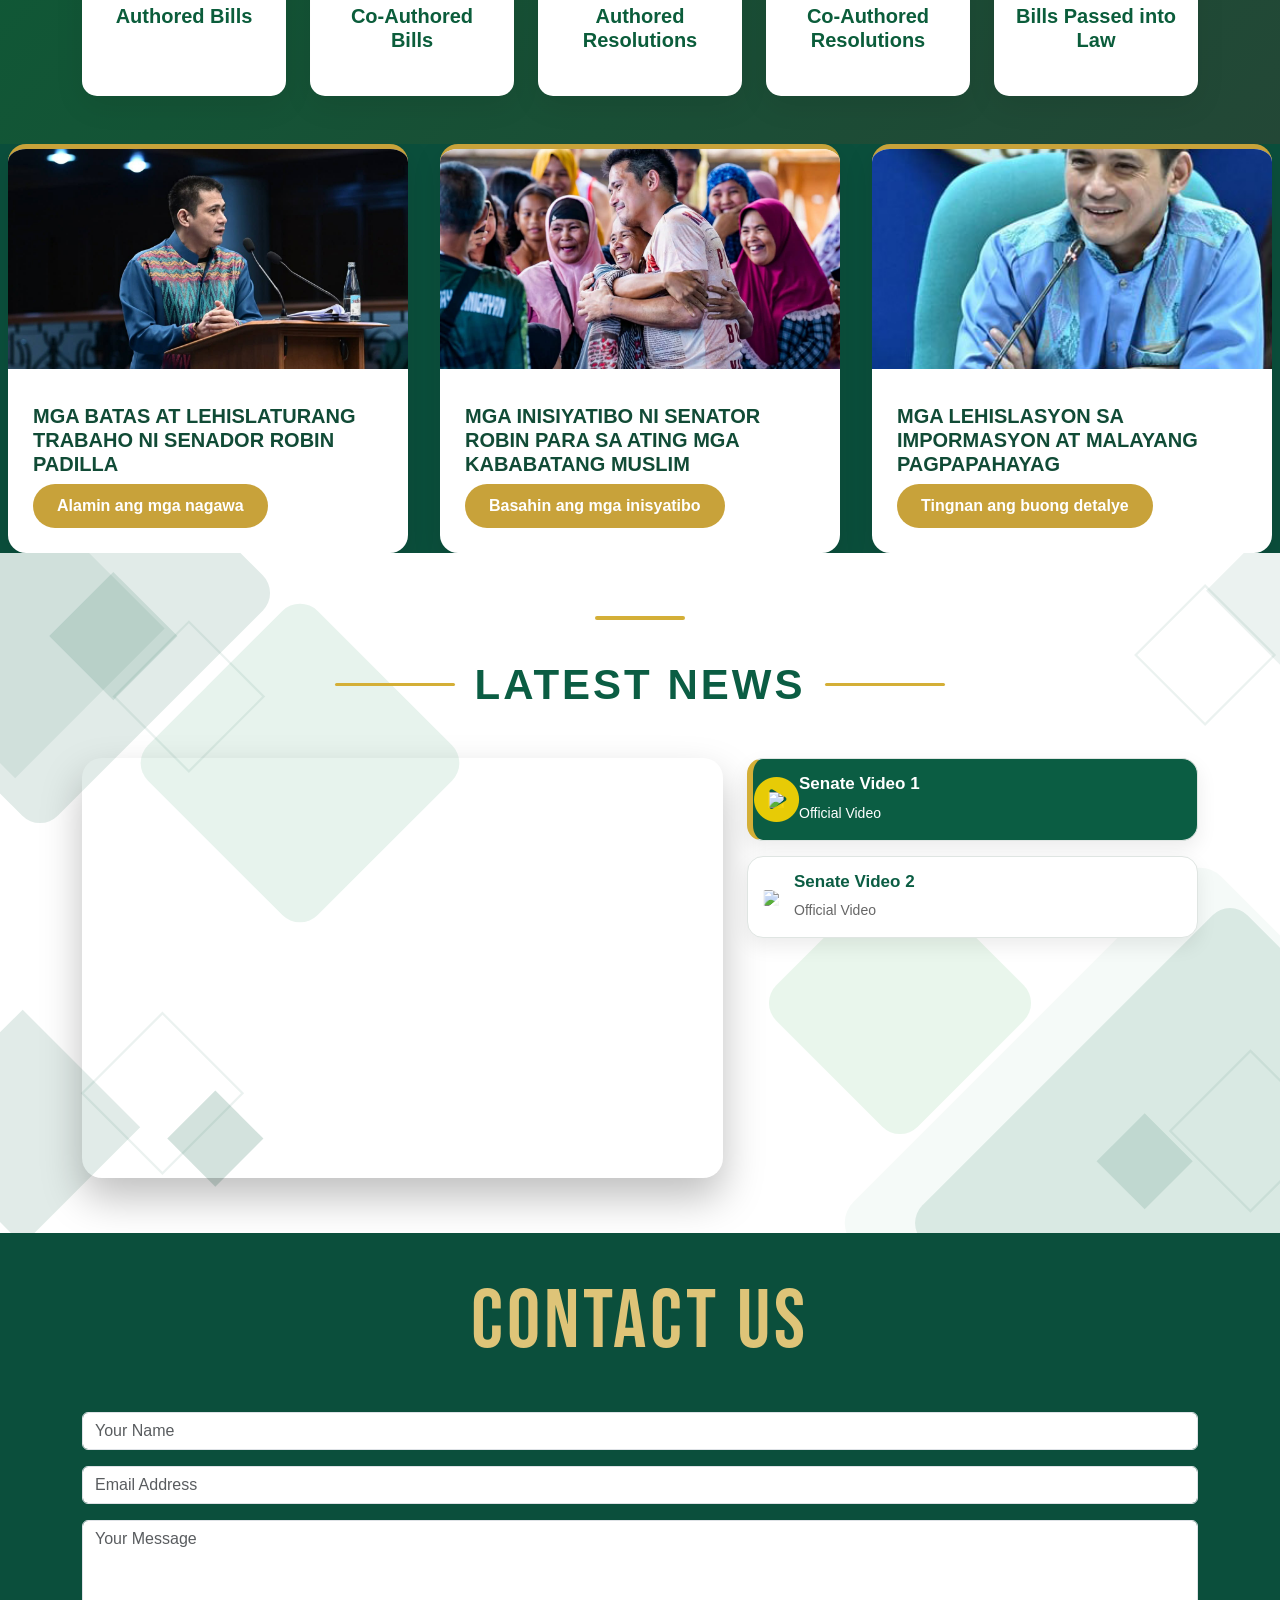
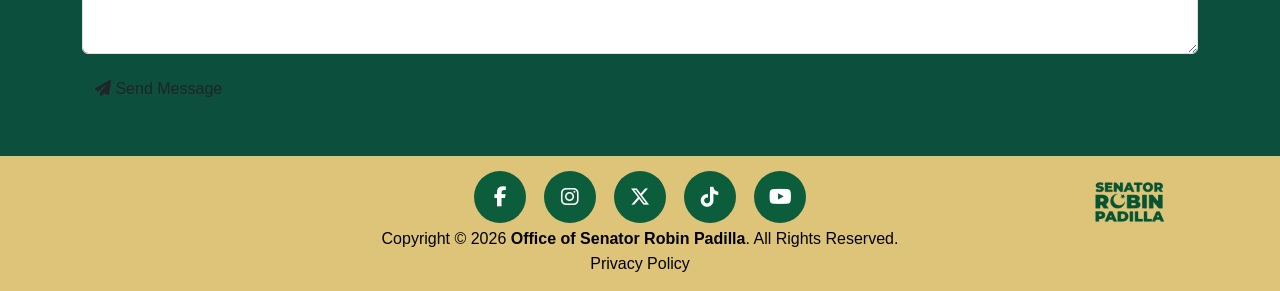
==== commit 9015873d: "Update print statement from 'Hello' to 'Goodbye'" ====
--- a/index.html
+++ b/index.html
@@ -94,8 +94,8 @@
     </li>
 
     <li>
-       <a class="dropdown-item" href="about.html#biography">Biography</a>
-        </a>
+       <a class="dropdown-item" href="about.html?bio=true">Biography</a>
+        
     </li>
 
     <li>
@@ -513,61 +513,44 @@
 
     <div class="container">
 
-        <!-- Section Title -->
-        <div class="text-center mb-5">
-
-            <h1 class="contact-title">CONTACT US</h1>
-
-        
-
-        </div>
-
-        <!-- Contact Form -->
-        <div class="row justify-content-center">
-
-            <div class="col-lg-8">
-
-                <div class="contact-card">
-
-                    <input
-                        type="text"
-                        class="form-control mb-3"
-                        placeholder="Your Name">
-
-                    <input
-                        type="email"
-                        class="form-control mb-3"
-                        placeholder="Email Address">
-
-                    <textarea
-                        class="form-control mb-3"
-                        rows="6"
-                        placeholder="Your Message"></textarea>
-
-                    <div class="mb-4">
-
-                        <label for="attachment" class="attach-btn">
-
-                            <i class="fa-solid fa-paperclip"></i>
-
-                            Attach File
-
-                        </label>
-
-                        <input
-                            type="file"
-                            id="attachment"
-                            class="d-none"
-                            accept=".pdf,.doc,.docx,.jpg,.jpeg,.png">
-
-                    </div>
-
-                    <button class="btn send-btn">
-    <i class="fa-solid fa-paper-plane"></i>
-    Send
-</button>
-
-                </div>
+<!-- Section Title -->
+<div class="text-center mb-5">
+    <h1 class="contact-title">CONTACT US</h1>
+</div>
+
+<div class="contact-form-wrapper">
+
+    <form id="contactForm">
+
+        <input
+            type="text"
+            name="name"
+            class="form-control mb-3"
+            placeholder="Your Name"
+            required>
+
+        <input
+            type="email"
+            name="email"
+            class="form-control mb-3"
+            placeholder="Email Address"
+            required>
+
+        <textarea
+            name="message"
+            class="form-control mb-3"
+            rows="5"
+            placeholder="Your Message"
+            required></textarea>
+
+        <button type="submit" class="btn send-btn">
+            <i class="fa-solid fa-paper-plane"></i>
+            Send Message
+        </button>
+
+    </form>
+
+</div>
 
             </div>
 
@@ -774,5 +757,166 @@
     <i class="fas fa-arrow-up"></i>
 </button>
 <script src="https://cdn.jsdelivr.net/npm/bootstrap@5.3.3/dist/js/bootstrap.bundle.min.js"></script>
+<script src="https://cdn.jsdelivr.net/npm/@emailjs/browser@4/dist/email.min.js"></script>
+
+<script>
+emailjs.init("3H2spB5wigUGR_sXO");
+</script>
+<script>
+const form = document.getElementById("contactForm");
+
+form.addEventListener("submit", function(e){
+
+    e.preventDefault();
+
+    emailjs.sendForm(
+        "service_928wl1o",
+        "template_hniebmb",
+        this
+    )
+    .then(function(){
+
+        alert("Message sent successfully!");
+
+        form.reset();
+
+    }, function(error){
+
+        alert("Failed to send message.");
+
+        console.log(error);
+
+    });
+
+});
+</script>
+<div class="offcanvas offcanvas-end biography-panel"
+     tabindex="-1"
+     id="bioOffcanvas">
+
+    <div class="offcanvas-header">
+
+        <h4 class="offcanvas-title">
+            <i class="fa-solid fa-user-tie me-2"></i>
+            Biography
+        </h4>
+
+        <button type="button"
+                class="btn-close btn-close-white"
+                data-bs-dismiss="offcanvas"></button>
+
+    </div>
+
+    <div class="offcanvas-body">
+
+        <!-- Photo -->
+        <div class="text-center">
+
+            <img src="images/TR3.jpg"
+                 class="bio-photo"
+                 alt="Senator Robin Padilla">
+
+        </div>
+
+        <h3 class="bio-name">
+            Senator Robinhood "Robin" Cariño Padilla
+        </h3>
+
+        <p class="bio-position">
+            Senator of the Republic of the Philippines
+        </p>
+
+        <hr>
+
+        <div class="bio-section">
+
+            <h5>
+                <i class="fa-solid fa-book-open"></i>
+                Early Life
+            </h5>
+
+            <p>
+                Robinhood Cariño Padilla was born on November 23, 1969.
+                He became one of the country's most recognized actors,
+                admired for portraying roles that reflected courage,
+                patriotism, and justice.
+            </p>
+
+        </div>
+
+        <div class="bio-section">
+
+            <h5>
+                <i class="fa-solid fa-landmark"></i>
+                Public Service
+            </h5>
+
+            <p>
+                In 2022, he was elected Senator of the Republic of the
+                Philippines with the highest number of votes nationwide.
+                As a legislator, he champions constitutional reforms,
+                education, freedom of information, cultural preservation,
+                and programs that uplift Muslim Filipinos and Indigenous
+                Peoples.
+            </p>
+
+        </div>
+
+        <div class="bio-section">
+
+            <h5>
+                <i class="fa-solid fa-scale-balanced"></i>
+                Legislative Priorities
+            </h5>
+
+            <ul class="bio-list">
+
+                <li>Constitutional Reform</li>
+
+                <li>Freedom of Information</li>
+
+                <li>Education and Youth Development</li>
+
+                <li>Peace and Development</li>
+
+                <li>Cultural Preservation</li>
+
+                <li>Muslim Filipino Welfare</li>
+
+            </ul>
+
+        </div>
+
+        <div class="bio-section">
+
+            <h5>
+                <i class="fa-solid fa-eye"></i>
+                Vision
+            </h5>
+
+            <p>
+                To build a stronger and more united Philippines through
+                inclusive governance, effective legislation, transparency,
+                and equal opportunities for every Filipino.
+            </p>
+
+        </div>
+
+        <div class="text-center mt-4">
+
+            <a href="about.html#biography"
+               class="btn biography-btn">
+
+                Read Full Biography
+
+            </a>
+
+        </div>
+
+    </div>
+
+</div>
+
+</div>
 </body>
 </html>
--- a/style.css
+++ b/style.css
@@ -33,15 +33,30 @@
         font-weight:800;
     }
 
-    .nav-link{
-        color:#fff !important;
-        font-weight:500;
-        margin:0 12px;
-    }
-
-    .nav-link:hover{
-        color:#d8b55b !important;
-    }
+   .nav-link{
+    color:#fff !important;
+    font-weight:900;
+    margin:0 6px;
+
+    padding:10px 18px;
+    border-radius:999px;
+
+    background:rgba(255,255,255,.08);
+    border:1px solid rgba(255,255,255,.18);
+
+    backdrop-filter:blur(10px);
+    -webkit-backdrop-filter:blur(10px);
+
+    transition:.35s;
+}
+
+.nav-link:hover,
+.nav-link:focus,
+.nav-item:hover>.nav-link{
+    background:rgba(255,255,255,.18);
+    color:#fff !important;
+    border-color:rgba(255,255,255,.35);
+}
 
     /* Dropdown Animation */
     .dropdown-menu{
@@ -101,18 +116,10 @@
 
     /* Navbar Button */
     .menu-btn{
-        position:relative;
-        font-weight:600;
-        transition:.3s;
-    }
-
-    .menu-btn::after{
-        transition:.3s;
-    }
-
-    .menu-btn:hover{
-        color:#0d6efd;
-    }
+    position:relative;
+    font-weight:600;
+    color:#fff !important;
+}
 
     .social{
         margin-left:25px;
@@ -3444,4 +3451,4 @@
 
 .footer-bottom a:hover{
     color:#0B5D46 !important;
-}+}
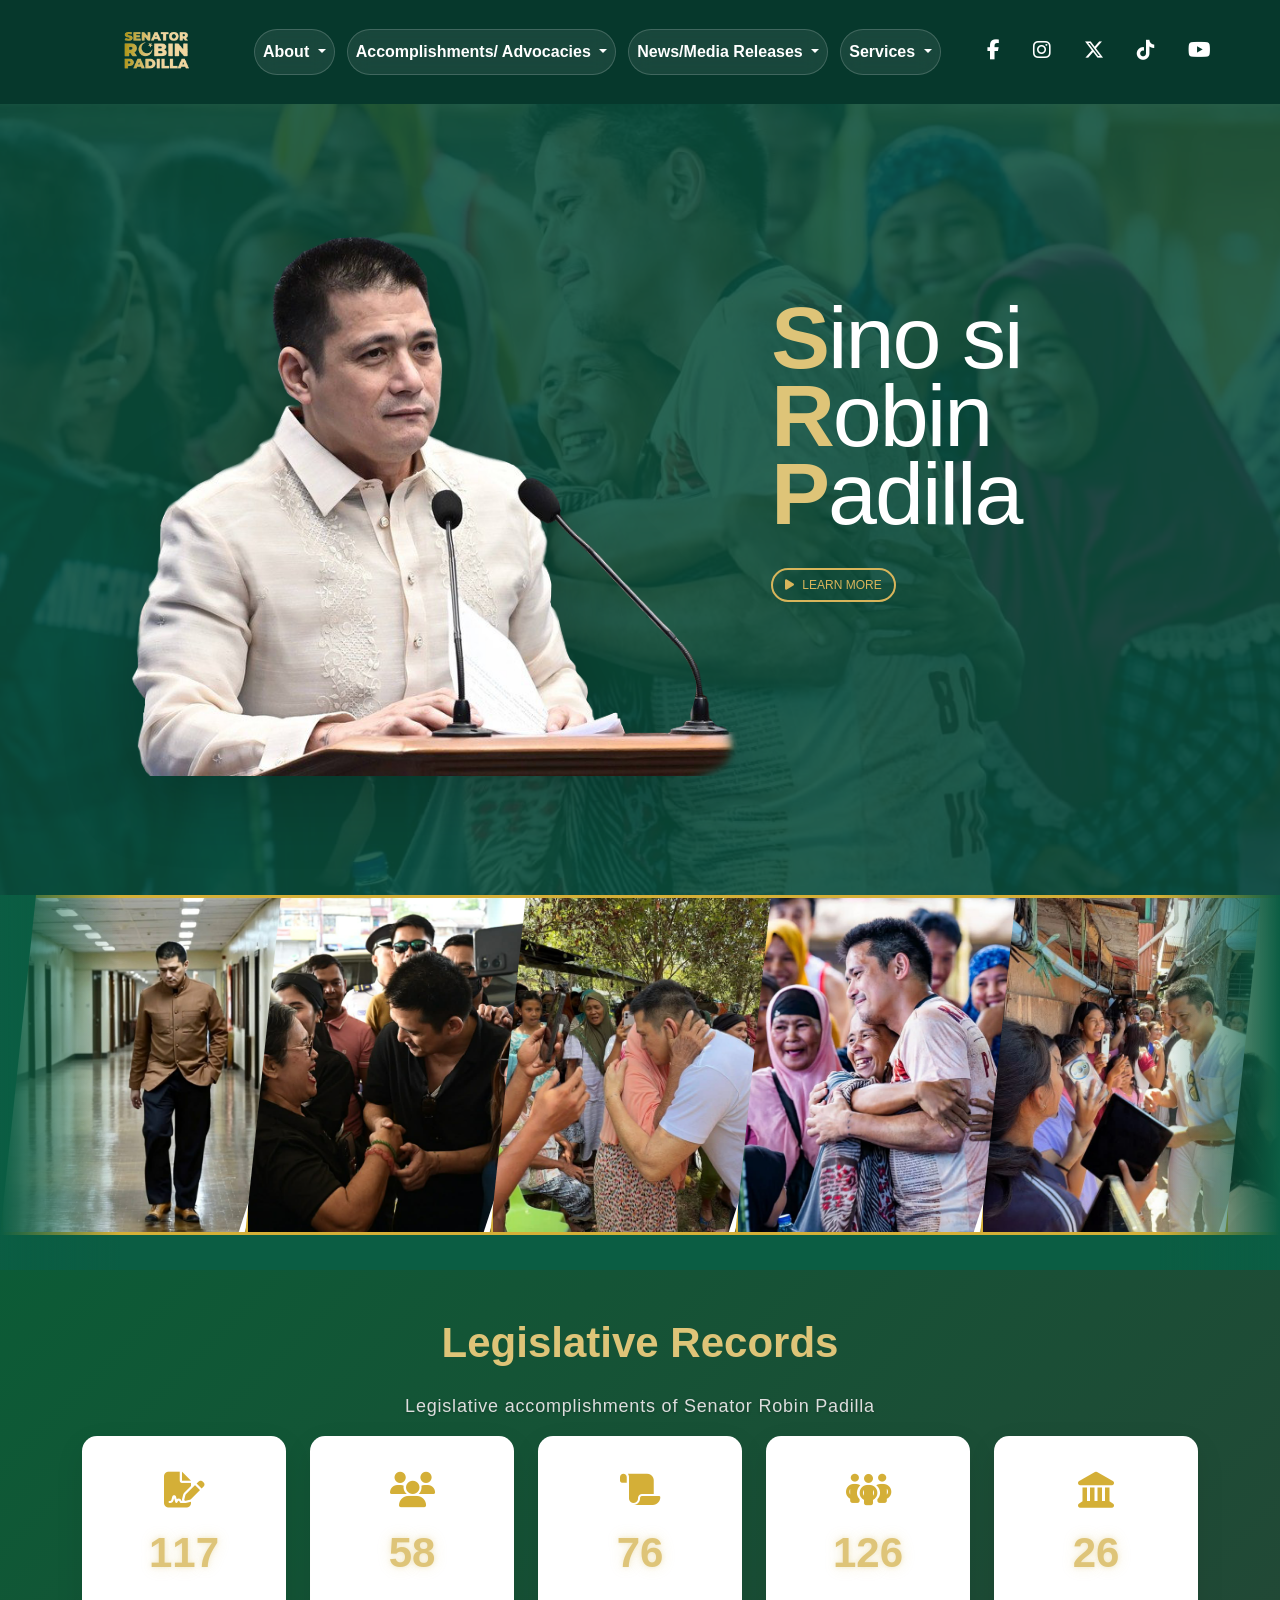
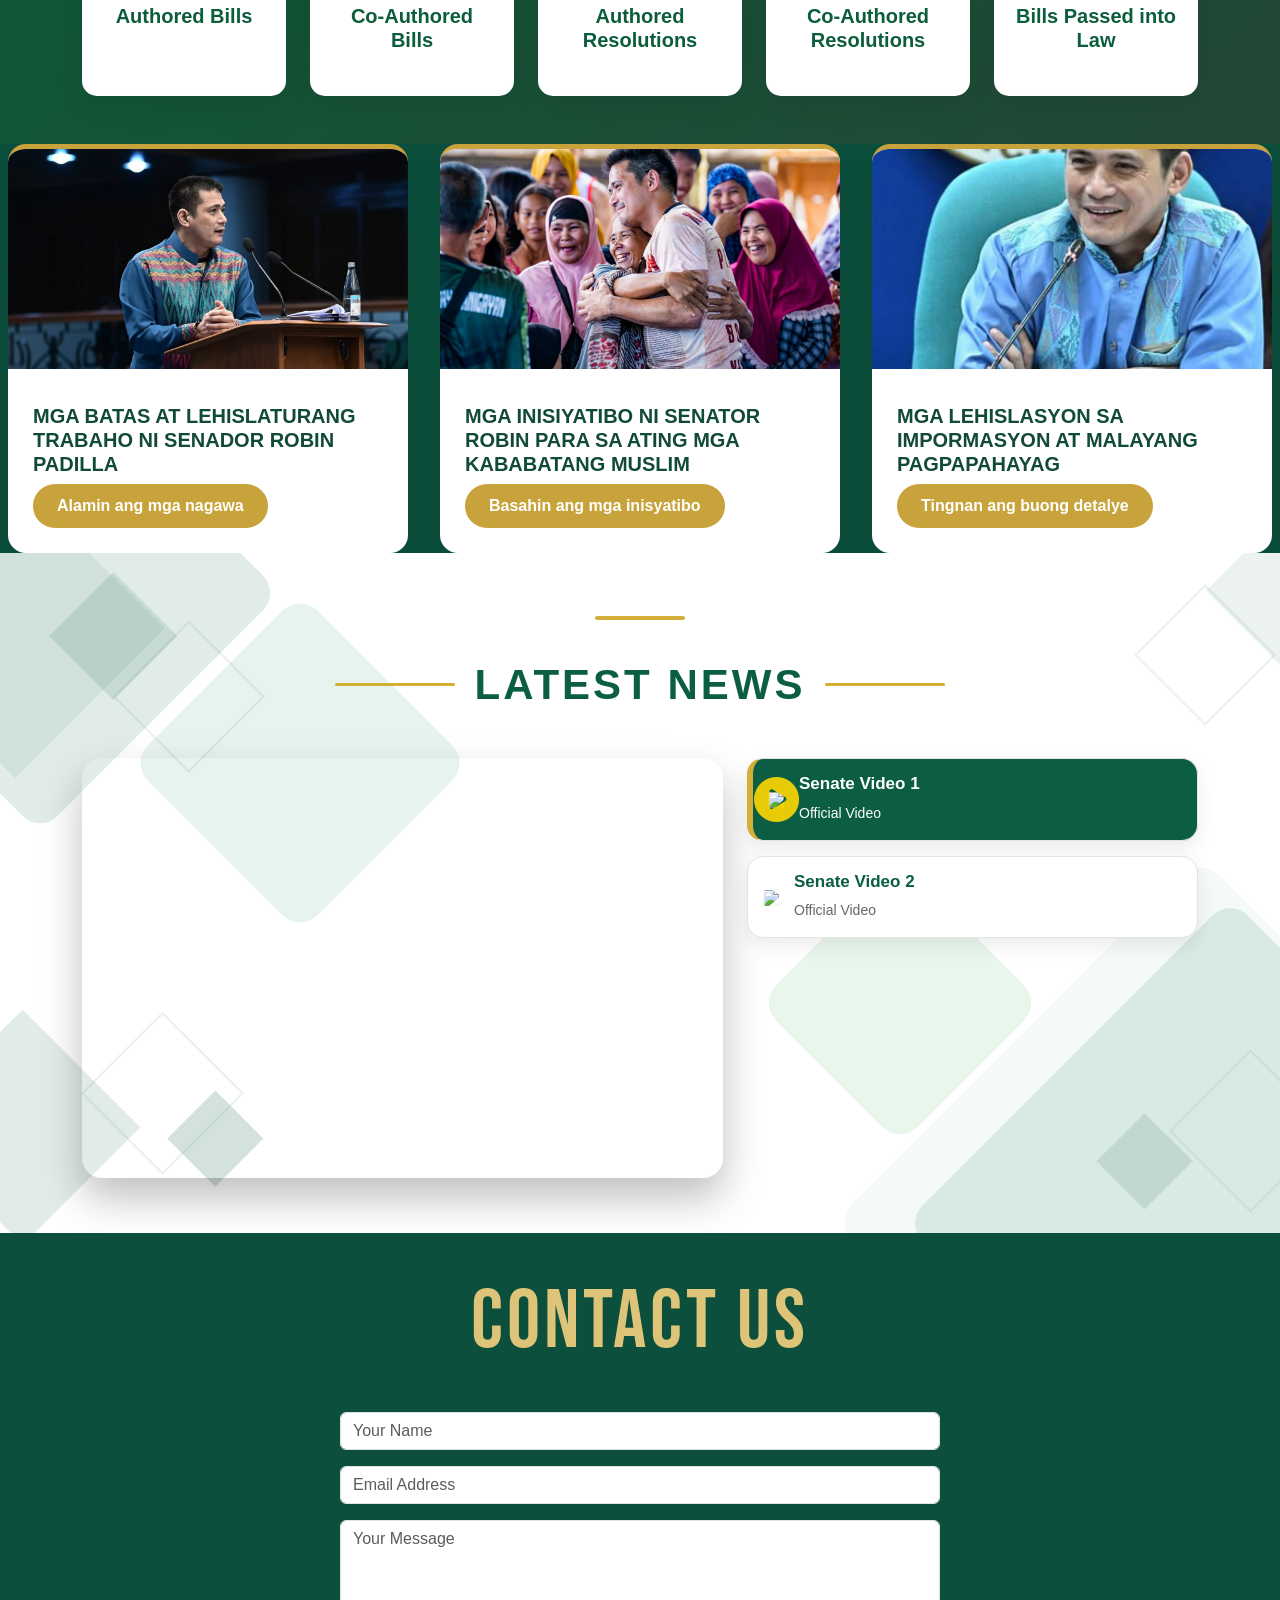
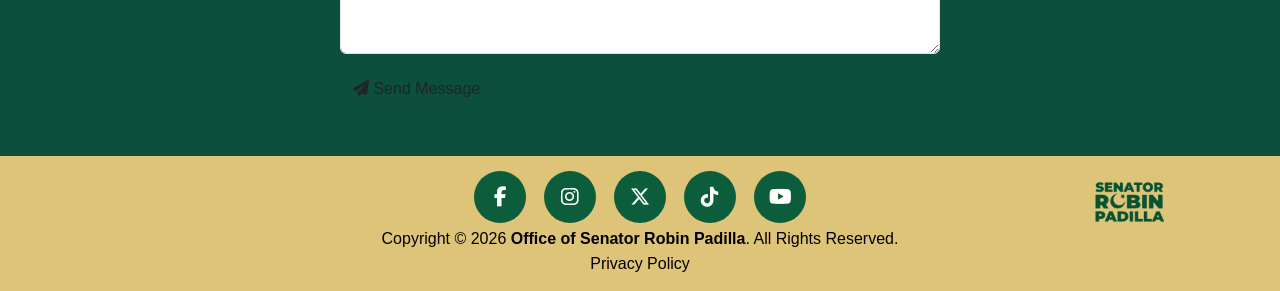
==== commit 7cec5b85: "Update index.html" ====
--- a/index.html
+++ b/index.html
@@ -466,7 +466,7 @@
 
             <iframe id="mainVideo"
 
-            src="https://www.youtube.com/embed/zJOGQoWnppk"
+            src="https://www.youtube.com/embed/HSybZ6ip-2o"
 
             allowfullscreen></iframe>
 
@@ -496,7 +496,7 @@
 <div class="playlist-item" data-video="J9k0DeGr4m0">
 
     <div class="thumb">
-        <img src="https://img.youtube.com/vi/J9k0DeGr4m0/mqdefault.jpg">
+        <img src="https://img.youtube.com/vi/zJOGQoWnppk/mqdefault.jpg">
         <i class="fa-solid fa-circle-play"></i>
     </div>
 
--- a/style.css
+++ b/style.css
@@ -2537,18 +2537,145 @@
         color:#d4af37 !important;
 
     }
-    .accomplishments-banner{
+    /*==================================================
+ HERO BANNER
+==================================================*/
+
+.accomplishments-banner{
+
+    position:relative;
+
+    padding:190px 0 140px;
+
+    color:#fff;
+
+    text-align:center;
+
+    overflow:hidden;
+
+}
+
+.accomplishments-banner::before{
+
+    content:"";
+
+    position:absolute;
+
+    inset:0;
 
     background:
-    linear-gradient(rgba(5,40,30,.75),rgba(5,40,30,.75)),
+
+    linear-gradient(rgba(0,40,20,.75),rgba(0,40,20,.80)),
+
     url(images/TR.jpg);
 
     background-size:cover;
+
     background-position:center;
 
-    padding:180px 0 120px;
-
-    }
+    z-index:-2;
+
+}
+
+.accomplishments-banner::after{
+
+    content:"";
+
+    position:absolute;
+
+    inset:0;
+
+    background:url(images/senate-pattern.png);
+
+    opacity:.08;
+
+    z-index:-1;
+
+}
+
+.banner-breadcrumb{
+
+    margin-bottom:18px;
+
+    font-size:.95rem;
+
+}
+
+.banner-breadcrumb a{
+
+    color:#fff;
+
+    text-decoration:none;
+
+}
+
+.banner-breadcrumb span{
+
+    opacity:.8;
+
+    margin:0 6px;
+
+}
+
+.accomplishments-banner h1{
+
+    font-size:3.2rem;
+
+    font-weight:800;
+
+    margin:18px 0;
+
+}
+
+.accomplishments-banner p{
+
+    max-width:760px;
+
+    margin:auto;
+
+    font-size:1.1rem;
+
+    line-height:1.9;
+
+    opacity:.95;
+
+}
+
+.scroll-btn{
+
+    display:inline-flex;
+
+    align-items:center;
+
+    gap:10px;
+
+    margin-top:40px;
+
+    padding:14px 35px;
+
+    border-radius:50px;
+
+    background:#C59D32;
+
+    color:#fff;
+
+    text-decoration:none;
+
+    font-weight:700;
+
+    transition:.35s;
+
+}
+
+.scroll-btn:hover{
+
+    transform:translateY(-4px);
+
+    color:#fff;
+
+    background:#0D5C3D;
+
+}
     .bill-card{
         background:#fff;
         border-radius:12px;
@@ -2606,28 +2733,43 @@
         line-height:1.6;
         margin-bottom:0;
     }
-    .search-box{
-
-    display:flex;
-
-    gap:15px;
-
-    background:rgba(255,255,255,.08);
-
-    padding:20px;
-
-    border-radius:18px;
-
-    backdrop-filter:blur(18px);
-
-    }
-
-    .search-box input,
-    .search-box select{
-
-    height:55px;
-
-    }
+    .search-wrapper{
+
+    max-width:700px;
+
+    margin:50px auto;
+
+    position:relative;
+
+}
+
+.search-wrapper i{
+
+    position:absolute;
+
+    left:20px;
+
+    top:50%;
+
+    transform:translateY(-50%);
+
+    color:#888;
+
+}
+
+.search-wrapper input{
+
+    padding:18px 20px 18px 55px;
+
+    border-radius:50px;
+
+    border:none;
+
+    box-shadow:0 10px 30px rgba(0,0,0,.08);
+
+    font-size:1rem;
+
+}
     .news-card{
 
     transition:.4s;
@@ -2655,7 +2797,11 @@
 
     position:relative;
 
-    }
+    padding-top:80px;
+
+    border-top:4px solid #C59D32;
+
+}
 
     .news-section::before{
 
@@ -2967,6 +3113,7 @@
     background:#198754 !important;
     color:#fff !important;
     border:none !important;
+    
 
     padding:15px 45px !important;
     border-radius:50px !important;
@@ -3452,3 +3599,419 @@
 .footer-bottom a:hover{
     color:#0B5D46 !important;
 }
+.contact-form-wrapper{
+    max-width:600px;;      /* Liit ng form */
+    width:100%;
+    margin:0 auto;        /* Center */
+}
+/*====================================
+BIOGRAPHY OFFCANVAS
+====================================*/
+
+.biography-panel{
+
+    width:520px !important;
+
+}
+
+.biography-panel .offcanvas-header{
+
+    background:#0B5D3B;
+
+    color:#fff;
+
+}
+
+.biography-panel .offcanvas-title{
+
+    font-weight:700;
+
+    font-size:1.4rem;
+
+}
+
+.bio-photo{
+
+    width:180px;
+
+    height:180px;
+
+    object-fit:cover;
+
+    border-radius:50%;
+
+    border:5px solid #D4AF37;
+
+    margin-bottom:25px;
+
+    box-shadow:0 15px 35px rgba(0,0,0,.15);
+
+}
+
+.bio-name{
+
+    text-align:center;
+
+    color:#0B5D3B;
+
+    font-weight:800;
+
+}
+
+.bio-position{
+
+    text-align:center;
+
+    color:#777;
+
+    margin-bottom:30px;
+
+}
+
+.bio-section{
+
+    margin-bottom:30px;
+
+}
+
+.bio-section h5{
+
+    color:#0B5D3B;
+
+    font-weight:700;
+
+    margin-bottom:15px;
+
+    border-left:4px solid #D4AF37;
+
+    padding-left:12px;
+
+}
+
+.bio-section h5 i{
+
+    color:#D4AF37;
+
+    margin-right:8px;
+
+}
+
+.bio-section p{
+
+    color:#555;
+
+    line-height:1.8;
+
+    text-align:justify;
+
+}
+
+.bio-list{
+
+    padding-left:18px;
+
+}
+
+.bio-list li{
+
+    margin-bottom:10px;
+
+}
+
+.biography-btn{
+
+    background:#0B5D3B;
+
+    color:#fff;
+
+
+    padding:12px 35px;
+
+    border-radius:50px;
+
+    font-weight:700;
+
+    transition:.35s;
+
+}
+
+.biography-btn:hover{
+
+    background:#D4AF37;
+
+    color:#fff;
+
+}
+.bio-cover{
+
+    height:180px;
+
+    overflow:hidden;
+
+    margin:-16px -16px 30px;
+
+}
+
+.cover-image{
+
+    width:100%;
+
+    height:100%;
+
+    object-fit:cover;
+
+}
+
+.bio-avatar{
+
+    width:170px;
+
+    height:170px;
+
+    border-radius:50%;
+
+    object-fit:cover;
+
+    margin-top:-90px;
+
+    border:6px solid #fff;
+
+    box-shadow:0 10px 30px rgba(0,0,0,.2);
+
+}
+
+.info-card{
+
+    background:#fff;
+
+    border-radius:15px;
+
+    padding:20px;
+
+    margin:30px 0;
+
+    box-shadow:0 8px 25px rgba(0,0,0,.08);
+
+}
+
+.info-row{
+
+    display:flex;
+
+    justify-content:space-between;
+
+    padding:12px 0;
+
+    border-bottom:1px solid #eee;
+
+}
+
+.timeline{
+
+    border-left:3px solid #C59D32;
+
+    margin-left:10px;
+
+    padding-left:25px;
+
+}
+
+.timeline-item{
+
+    position:relative;
+
+    margin-bottom:35px;
+
+}
+
+.timeline-item::before{
+
+    content:"";
+
+    width:16px;
+
+    height:16px;
+
+    background:#0B5D3B;
+
+    border:3px solid #C59D32;
+
+    border-radius:50%;
+
+    position:absolute;
+
+    left:-34px;
+
+    top:5px;
+
+}
+
+.year{
+
+    color:#C59D32;
+
+    font-weight:700;
+
+    margin-bottom:6px;
+
+}
+/*=========================================
+RESPONSIVE DESIGN
+Mobile • Tablet • Desktop
+=========================================*/
+
+/* Large Desktop */
+@media (min-width:1400px){
+
+    .biography-panel{
+        width:560px !important;
+    }
+
+}
+
+/* Laptop & Tablet Landscape */
+@media (max-width:991px){
+
+    .biography-panel{
+        width:460px !important;
+    }
+
+    .bio-cover{
+        height:160px;
+    }
+
+    .bio-avatar{
+        width:140px;
+        height:140px;
+        margin-top:-70px;
+    }
+
+    .bio-name{
+        font-size:1.7rem;
+    }
+
+    .bio-position{
+        font-size:.95rem;
+    }
+
+    .bio-stats{
+        grid-template-columns:repeat(3,1fr);
+        gap:10px;
+    }
+
+    .bio-actions{
+        flex-direction:column;
+    }
+
+    .bio-actions .btn{
+        width:100%;
+    }
+
+}
+
+/* Tablet Portrait */
+@media (max-width:768px){
+
+    .biography-panel{
+        width:100% !important;
+    }
+
+    .bio-cover{
+        height:150px;
+    }
+
+    .bio-avatar{
+        width:120px;
+        height:120px;
+        margin-top:-60px;
+        border-width:4px;
+    }
+
+    .bio-name{
+        font-size:1.45rem;
+    }
+
+    .bio-position{
+        font-size:.9rem;
+    }
+
+    .info-row{
+        flex-direction:column;
+        gap:5px;
+    }
+
+    .bio-stats{
+        grid-template-columns:1fr;
+    }
+
+    .bio-social{
+        flex-wrap:wrap;
+    }
+
+    .bio-actions{
+        flex-direction:column;
+    }
+
+    .bio-actions .btn{
+        width:100%;
+    }
+
+}
+
+/* Mobile */
+@media (max-width:576px){
+
+    .biography-panel{
+        width:100% !important;
+    }
+
+    .offcanvas-body{
+        padding:20px;
+    }
+
+    .bio-cover{
+        height:120px;
+    }
+
+    .bio-avatar{
+        width:100px;
+        height:100px;
+        margin-top:-50px;
+    }
+
+    .bio-name{
+        font-size:1.2rem;
+    }
+
+    .bio-position{
+        font-size:.85rem;
+    }
+
+    .bio-section h5{
+        font-size:1rem;
+    }
+
+    .bio-section p{
+        font-size:.92rem;
+        line-height:1.7;
+    }
+
+    .quote-box{
+        padding:15px;
+    }
+
+    .bio-stats .stat{
+        padding:15px;
+    }
+
+    .bio-stats h3{
+        font-size:1.6rem;
+    }
+
+    .bio-social a{
+        width:42px;
+        height:42px;
+        font-size:1rem;
+    }
+
+}
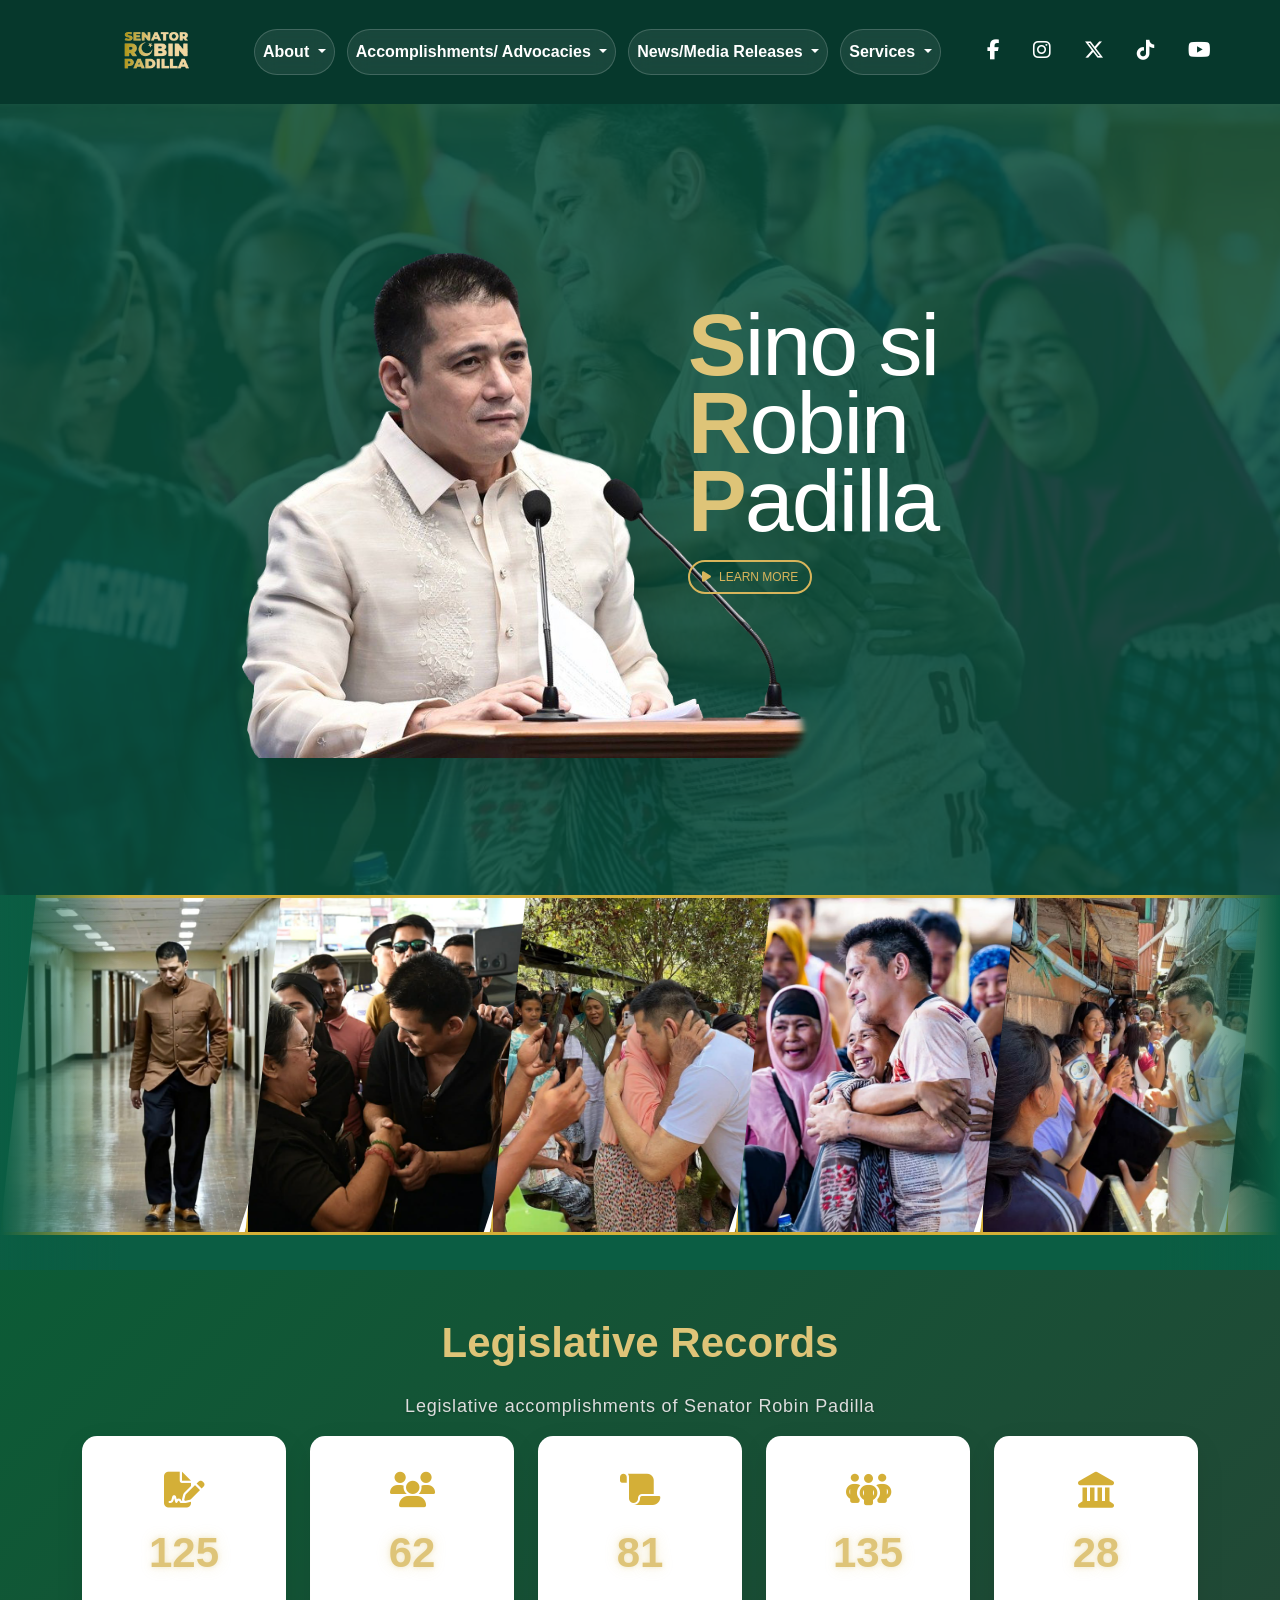
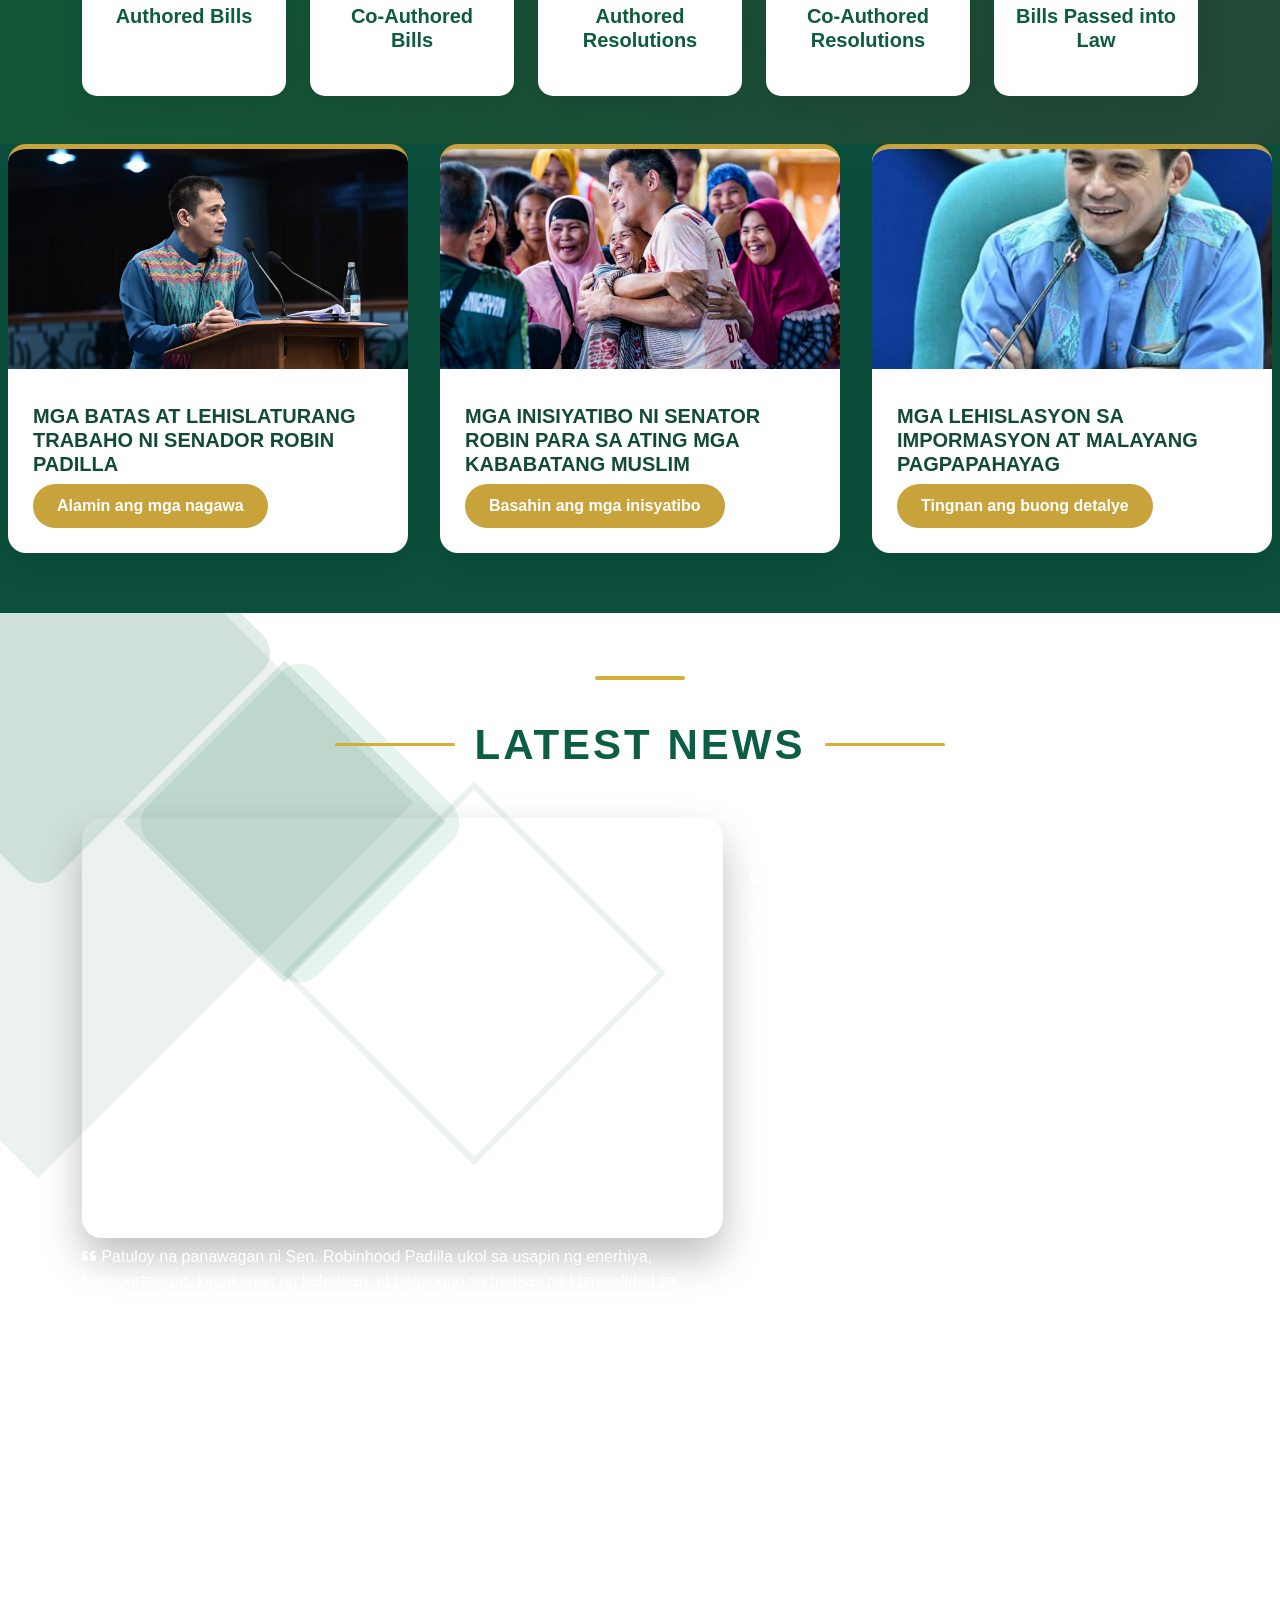
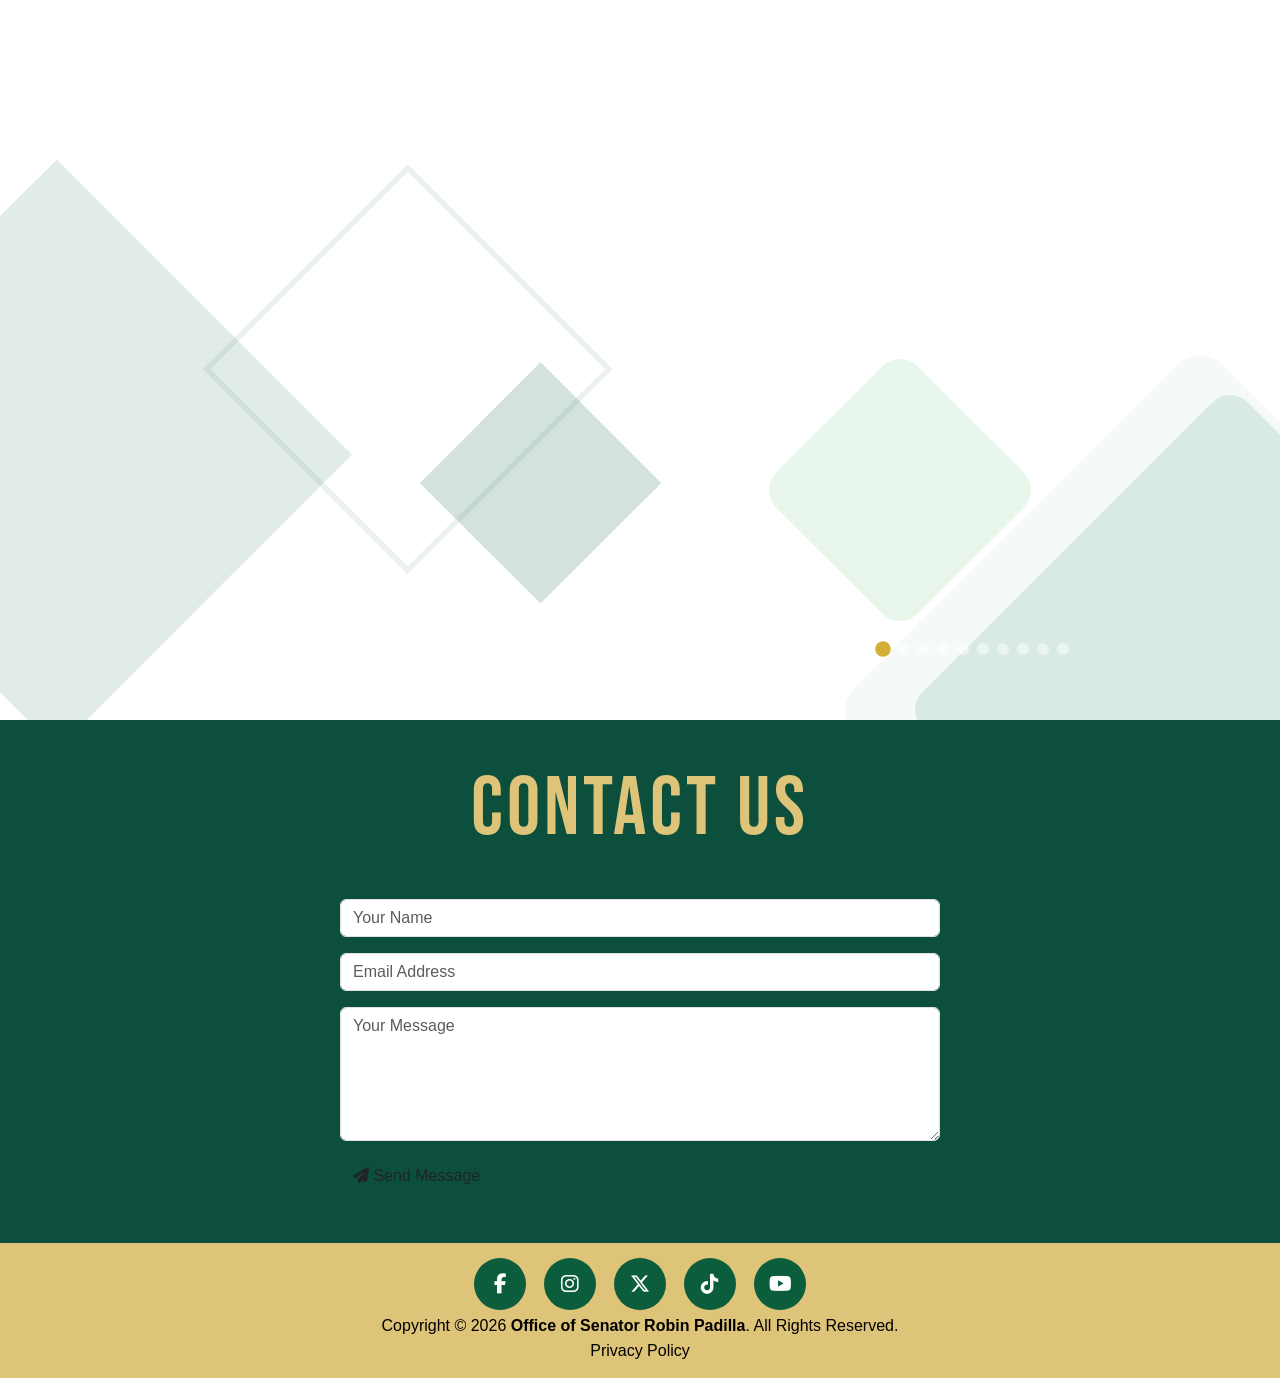
==== commit 4d366ad0: "Update print statement from 'Hello' to 'Goodbye'" ====
--- a/index.html
+++ b/index.html
@@ -15,6 +15,8 @@
 
 <link rel="stylesheet" href="https://cdn.jsdelivr.net/npm/swiper@11/swiper-bundle.min.css">
 
+<script src="https://cdn.jsdelivr.net/npm/swiper@11/swiper-bundle.min.js"></script>
+
 <link rel="stylesheet" href="https://unpkg.com/aos@2.3.4/dist/aos.css">
 
 <link rel="stylesheet" href="style.css">
@@ -34,25 +36,12 @@
 <script src="https://cdn.jsdelivr.net/npm/swiper@11/swiper-bundle.min.js"></script>
 
 <script>
-const swiper = new Swiper(".videoSwiper", {
-    loop: true,
-    speed: 800,
-
-    pagination: {
-        el: ".video-pagination",
-        clickable: true,
-    },
-
-    autoplay: { 
-        delay: 5000,
-        disableOnInteraction: false,
-    },
-});
+
 </script>
     
 <!-- ================= NAVBAR ================= -->
 
-<nav class="navbar navbar-expand-lg navbar-dark fixed-top">
+<nav class="navbar navbar-expand-lg fixed-top">
 
 <div class="container">
 <!-- Logo sa kanan -->
@@ -68,7 +57,7 @@
 
 <span class="navbar-toggler-icon"></span>
 <span class="news-badge">
-    SENATE OF THE PHILIPPINES
+    SENATOR ROBIN PADILLA
 </span>
 
 </button>
@@ -248,47 +237,49 @@
 <!-- ================= HERO ================= -->
 
 <section class="hero">
-<div class="hero-banner">
-    <img src="images/robinlogo2.png" class="hero-img img-fluid">
-</div>
-<div class="container">
-
-<div class="row align-items-center">
-
-<div class="col-lg-6">
-
-<div class="hero-image">
-
-</div>
-
-<div class="col-lg-6">
-    </div>
-
-</div>
-
-<div class="hero-text">
-
-<h1 class="hero-title">
-    <span class="word sino"><span class="gold">S</span>ino&nbsp;si</span><br>
-
-    <span class="word robin"><span class="gold">R</span>obin</span><br>
-
-    <span class="word padilla"><span class="gold">P</span>adilla</span>
-</h1>
-
-<p>
-
-</p>
-
-<a class="learn-btn"
-   data-bs-toggle="offcanvas"
-   data-bs-target="#bioOffcanvas">
-    <i class="fa-solid fa-play"></i>
-    LEARN MORE
-</a>
-
-</div>
-
+
+    <div class="container">
+
+        <div class="row align-items-center gy-5 gx-lg-6">
+
+            <!-- LEFT -->
+            <div class="col-lg-6 pe-lg-5 ps-lg-5">
+
+                <div class="hero-banner">
+                    <img src="images/robinlogo2.png"
+                         class="hero-img img-fluid"
+                         alt="Robin Padilla">
+                </div>
+
+            </div>
+
+            <!-- RIGHT -->
+            <div class="col-lg-6 ps-lg-5">
+
+                <div class="hero-text">
+
+                    <h1 class="hero-title">
+                        <span class="word sino"><span class="gold">S</span>ino si</span><br>
+                        <span class="word robin"><span class="gold">R</span>obin</span><br>
+                        <span class="word padilla"><span class="gold">P</span>adilla</span>
+                    </h1>
+
+                    <a class="learn-btn"
+                       data-bs-toggle="offcanvas"
+                       data-bs-target="#bioOffcanvas">
+
+                        <i class="fa-solid fa-play"></i>
+                        LEARN MORE
+
+                    </a>
+
+                </div>
+
+            </div>
+
+        </div>
+
+    </div>
 
 </section>
 
@@ -448,7 +439,7 @@
 <p class="section-subtitle">
 
 </p>
-
+    
 <div class="row">
 <div class="section-heading text-center mb-5">
 
@@ -464,12 +455,18 @@
 
         <div class="main-video">
 
-            <iframe id="mainVideo"
-
-            src="https://www.youtube.com/embed/HSybZ6ip-2o"
-
-            allowfullscreen></iframe>
-
+          <iframe id="mainVideo"
+src="https://www.youtube.com/embed/HSybZ6ip-2o?autoplay=1&mute=1&rel=0"
+allow="autoplay; encrypted-media; picture-in-picture"
+allowfullscreen>
+</iframe>
+ <p class="video-description">
+
+    <i class="fa-solid fa-quote-left"></i>
+
+    Patuloy na panawagan ni Sen. Robinhood Padilla ukol sa usapin ng enerhiya, transportasyon, kapakanan ng kabataan, at pagsugpo sa mataas na kriminalidad sa bansa—inilahad sa kanyang Kontra-SONA.
+
+</p>
         </div>
 
     </div>
@@ -477,35 +474,210 @@
     <!-- PLAYLIST -->
     <div class="col-lg-5">
 
-       <!-- Video 1 -->
-<div class="playlist-item active" data-video="BLpm2_36I8U">
-
-    <div class="thumb">
-        <img src="https://img.youtube.com/vi/BLpm2_36I8U/mqdefault.jpg">
-        <i class="fa-solid fa-circle-play"></i>
-    </div>
-
-    <div>
-        <h6>Senate Video 1</h6>
-        <small>Official Video</small>
-    </div>
-
-</div>
-
-<!-- Video 2 -->
-<div class="playlist-item" data-video="J9k0DeGr4m0">
-
-    <div class="thumb">
-        <img src="https://img.youtube.com/vi/zJOGQoWnppk/mqdefault.jpg">
-        <i class="fa-solid fa-circle-play"></i>
-    </div>
-
-    <div>
-        <h6>Senate Video 2</h6>
-        <small>Official Video</small>
-    </div>
-
-</div>
+    <div class="swiper photoSlider">
+
+    <div class="swiper-wrapper">
+ 
+        <div class="swiper-slide">
+        <img src="images/news1.jpg" alt="">
+           <div class="photo-overlay">
+
+        <span class="photo-date">
+            July 28, 2026
+        </span>
+
+        <h3>
+            Senate Plenary Session
+        </h3>
+
+        <p>
+            Senator Robin Padilla delivers his privilege speech during the
+            Second Regular Session of the 20th Congress.
+        </p>
+
+    </div>
+
+    </div>  
+
+    <div class="swiper-slide">
+        <img src="images/bin1.jpg" alt="">
+           <div class="photo-overlay">
+
+        <span class="photo-date">
+            July 28, 2026
+        </span>
+
+        <h3>
+            Senate Plenary Session
+        </h3>
+
+        <p>
+            Senator Robin Padilla delivers his privilege speech during the
+            Second Regular Session of the 20th Congress.
+        </p>
+
+    </div>
+
+    </div>
+
+    <div class="swiper-slide">
+        <img src="images/bin3.jpg" alt="">
+           <div class="photo-overlay">
+
+        <span class="photo-date">
+            July 28, 2026
+        </span>
+
+        <h3>
+            Senate Plenary Session
+        </h3>
+
+        <p>
+            Senator Robin Padilla delivers his privilege speech during the
+            Second Regular Session of the 20th Congress.
+        </p>
+
+    </div>
+
+    </div>
+
+    <div class="swiper-slide">
+        <img src="images/bin4.jpg" alt="">
+           <div class="photo-overlay">
+
+        <span class="photo-date">
+            July 28, 2026
+        </span>
+
+        <h3>
+            Senate Plenary Session
+        </h3>
+
+        <p>
+            Senator Robin Padilla delivers his privilege speech during the
+            Second Regular Session of the 20th Congress.
+        </p>
+
+    </div>
+
+    </div>
+
+    <div class="swiper-slide">
+        <img src="images/bin5.jpg" alt="">
+           <div class="photo-overlay">
+
+        <span class="photo-date">
+            July 28, 2026
+        </span>
+
+        <h3>
+            Senate Plenary Session
+        </h3>
+
+        <p>
+            Senator Robin Padilla delivers his privilege speech during the
+            Second Regular Session of the 20th Congress.
+        </p>
+
+    </div>
+
+    </div>
+
+    <div class="swiper-slide">
+        <img src="images/bin6.jpg" alt="">
+    </div>
+
+    <div class="swiper-slide">
+        <img src="images/bin7.jpg">
+           <div class="photo-overlay">
+
+        <span class="photo-date">
+            July 28, 2026
+        </span>
+
+        <h3>
+            Senate Plenary Session
+        </h3>
+
+        <p>
+            Senator Robin Padilla delivers his privilege speech during the
+            Second Regular Session of the 20th Congress.
+        </p>
+
+    </div>
+
+    </div>
+
+    <div class="swiper-slide">
+        <img src="images/TR.jpg" alt="">
+           <div class="photo-overlay">
+
+        <span class="photo-date">
+            July 28, 2026
+        </span>
+
+        <h3>
+            Senate Plenary Session
+        </h3>
+
+        <p>
+            Senator Robin Padilla delivers his privilege speech during the
+            Second Regular Session of the 20th Congress.
+        </p>
+
+    </div>
+
+    </div>
+
+    <div class="swiper-slide">
+        <img src="images/TR1.jpg" alt="">
+           <div class="photo-overlay">
+
+        <span class="photo-date">
+            July 28, 2026
+        </span>
+
+        <h3>
+            Senate Plenary Session
+        </h3>
+
+        <p>
+            Senator Robin Padilla delivers his privilege speech during the
+            Second Regular Session of the 20th Congress.
+        </p>
+
+    </div>
+
+    </div>
+
+    <div class="swiper-slide">
+        <img src="images/TR2.jpg" alt="">
+           <div class="photo-overlay">
+
+        <span class="photo-date">
+            July 28, 2026
+        </span>
+
+        <h3>
+            Senate Plenary Session
+        </h3>
+
+        <p>
+            Senator Robin Padilla delivers his privilege speech during the
+            Second Regular Session of the 20th Congress.
+        </p>
+
+    </div>
+
+    </div>
+
+        </div>
+
+        <div class="swiper-pagination"></div>
+
+    </div>
+
+
 </div>
 
 </section>
@@ -600,10 +772,6 @@
 
         </div>
 
-  <!-- Senate Logo -->
-        <a href="index.html" class="footer-logo">
-            <img src="images/senate-logo.png" alt="Senate Logo">
-        </a>
 
     </div>
 <div class="footer-bottom">
@@ -646,23 +814,7 @@
     });
 
 });
-const videoSwiper = new Swiper(".videoSwiper", {
-
-    loop: true,
-
-    allowTouchMove: false, // <-- idagdag ito
-
-    navigation: {
-        nextEl: ".swiper-button-next",
-        prevEl: ".swiper-button-prev",
-    },
-
-    pagination: {
-        el: ".swiper-pagination",
-        clickable: true,
-    }
-
-});
+
 const mainVideo=document.getElementById("mainVideo");
 
 const items=document.querySelectorAll(".playlist-item");
@@ -787,6 +939,34 @@
         console.log(error);
 
     });
+
+});
+
+const photoSlider = new Swiper(".photoSlider", {
+    loop: true,
+    speed: 800,
+    autoplay: {
+        delay: 3500,
+        disableOnInteraction: false,
+    },
+    pagination: {
+        el: ".photoSlider .swiper-pagination",
+        clickable: true,
+    },
+});
+window.addEventListener("scroll",function(){
+
+    const navbar=document.querySelector(".navbar");
+
+    if(window.scrollY>50){
+
+        navbar.classList.add("scrolled");
+
+    }else{
+
+        navbar.classList.remove("scrolled");
+
+    }
 
 });
 </script>
--- a/style.css
+++ b/style.css
@@ -706,7 +706,37 @@
     }
 
     /* Gallery */
-
+.gallery-section{
+    position:relative;
+    padding:100px 0;
+    background:
+        linear-gradient(rgba(248,250,252,.97), rgba(248,250,252,.97)),
+        url("images/senate-pattern.png");
+    background-size:220px;
+    overflow:hidden;
+}
+
+.gallery-section::before{
+    content:"";
+    position:absolute;
+    top:-120px;
+    right:-120px;
+    width:320px;
+    height:320px;
+    border-radius:50%;
+    background:rgba(212,175,55,.08);
+}
+
+.gallery-section::after{
+    content:"";
+    position:absolute;
+    bottom:-150px;
+    left:-150px;
+    width:350px;
+    height:350px;
+    border-radius:50%;
+    background:rgba(11,107,67,.08);
+}
     .gallery{
 
     width:100%;
@@ -1329,16 +1359,6 @@
 
     /* ABOUT HERO */
 
-    .page-hero{
-        background:
-        linear-gradient(rgba(0,0,0,.55),rgba(0,0,0,.55)),
-        url("images/hero-bg.jpg") center/cover;
-
-        padding:170px 20px 90px;
-        color:#fff;
-        text-align:center;
-    }
-
     .page-hero h1{
         font-size:52px;
         font-weight:800;
@@ -1597,6 +1617,7 @@
 }
 /*LAtest News Section*/
     .latest-videos{
+        margin-top: 60px;
         position:relative;
 
     background:#fff;
@@ -2025,32 +2046,19 @@
     }
     /*================ BIOGRAPHY =================*/
 
-    .biography-section{
-
-        background:#fff;
-        padding:100px 0;
-
-    }
-
-    .bio-card{
-
-        background:#fafafa;
-        border-left:5px solid #d4af37;
-        padding:25px;
-        margin-bottom:25px;
-        border-radius:12px;
-        box-shadow:0 10px 25px rgba(0,0,0,.06);
-        transition:.35s;
-
-    }
-
-    .bio-card:hover{
-
-        transform:translateY(-8px);
-
-        box-shadow:0 20px 45px rgba(0,0,0,.12);
-
-    }
+    .bio-section{
+    background:#ffffff;
+}
+
+    .bio-item{
+    background:transparent;
+    border:none;
+    border-radius:0;
+    box-shadow:none;
+    padding:0;
+}
+
+
 
     .bio-card h4{
 
@@ -2072,7 +2080,7 @@
 
     .bio-card p{
 
-        color:#555;
+        color:#fffdfd;
 
         line-height:1.9;
 
@@ -4015,3 +4023,236 @@
     }
 
 }
+.gallery-grid{
+
+display:grid;
+
+grid-template-columns:2fr 1fr 1fr;
+
+grid-auto-rows:240px;
+
+gap:18px;
+
+}
+/* ===========================
+   PHOTO GALLERY
+=========================== */
+
+.gallery-item{
+    position:relative;
+    overflow:hidden;
+    border-radius:22px;
+    background:#fff;
+    box-shadow:
+        0 15px 40px rgba(0,0,0,.12);
+    transition:.45s;
+}
+
+.gallery-item:hover{
+    transform:translateY(-10px);
+    box-shadow:
+        0 25px 60px rgba(0,0,0,.18);
+}
+
+
+.gallery-item img{
+
+width:100%;
+
+height:100%;
+
+object-fit:cover;
+
+transition:.7s;
+
+}
+
+.gallery-item:hover img{
+
+transform:scale(1.15);
+
+}
+
+.gallery-item.large{
+
+grid-row:span 2;
+
+}
+
+.gallery-item.wide{
+
+grid-column:span 2;
+
+}
+
+.gallery-overlay{
+
+    position:absolute;
+    inset:0;
+
+    background:
+    linear-gradient(
+    to top,
+    rgba(6,32,62,.95),
+    rgba(6,32,62,.15));
+
+    display:flex;
+
+    flex-direction:column;
+
+    justify-content:flex-end;
+
+    align-items:center;
+
+    text-align:center;
+
+    opacity:0;
+
+    transition:.45s;
+
+    padding:35px;
+}
+
+.gallery-item:hover .gallery-overlay{
+
+    opacity:1;
+
+}
+.gallery-overlay i{
+
+    width:70px;
+
+    height:70px;
+
+    border-radius:50%;
+
+    background:#d4af37;
+
+    display:flex;
+
+    align-items:center;
+
+    justify-content:center;
+
+    color:#fff;
+
+    font-size:28px;
+
+    margin-bottom:20px;
+
+    transform:scale(.5);
+
+    transition:.4s;
+}
+
+.gallery-item:hover i{
+
+    transform:scale(1);
+
+}
+
+.gallery-overlay h5{
+
+    color:#fff;
+
+    font-weight:700;
+
+    margin-bottom:10px;
+}
+
+.gallery-overlay p{
+
+    color:#ddd;
+
+    font-size:14px;
+}
+
+.gallery-item::after{
+
+content:"";
+
+position:absolute;
+
+inset:0;
+
+border:4px solid transparent;
+
+transition:.4s;
+
+border-radius:18px;
+
+}
+
+.gallery-item:hover::after{
+
+border-color:#d4af37;
+
+}
+.gallery-item::before{
+
+content:"";
+
+position:absolute;
+
+inset:10px;
+
+border:2px solid rgba(212,175,55,0);
+
+border-radius:18px;
+
+transition:.45s;
+
+z-index:2;
+}
+
+.gallery-item:hover::before{
+
+border-color:#d4af37;
+
+}
+.gallery-ribbon{
+
+position:absolute;
+
+top:20px;
+
+left:-35px;
+
+background:#d4af37;
+
+color:#fff;
+
+padding:8px 45px;
+
+font-weight:700;
+
+transform:rotate(-45deg);
+
+z-index:10;
+
+box-shadow:0 10px 20px rgba(0,0,0,.2);
+
+}
+.heading-badge{
+
+display:inline-flex;
+
+align-items:center;
+
+gap:10px;
+
+padding:8px 22px;
+
+border-radius:40px;
+
+background:#0b6b43;
+
+color:#fff;
+
+font-weight:600;
+
+margin-bottom:20px;
+
+box-shadow:0 8px 20px rgba(11,107,67,.25);
+
+}
